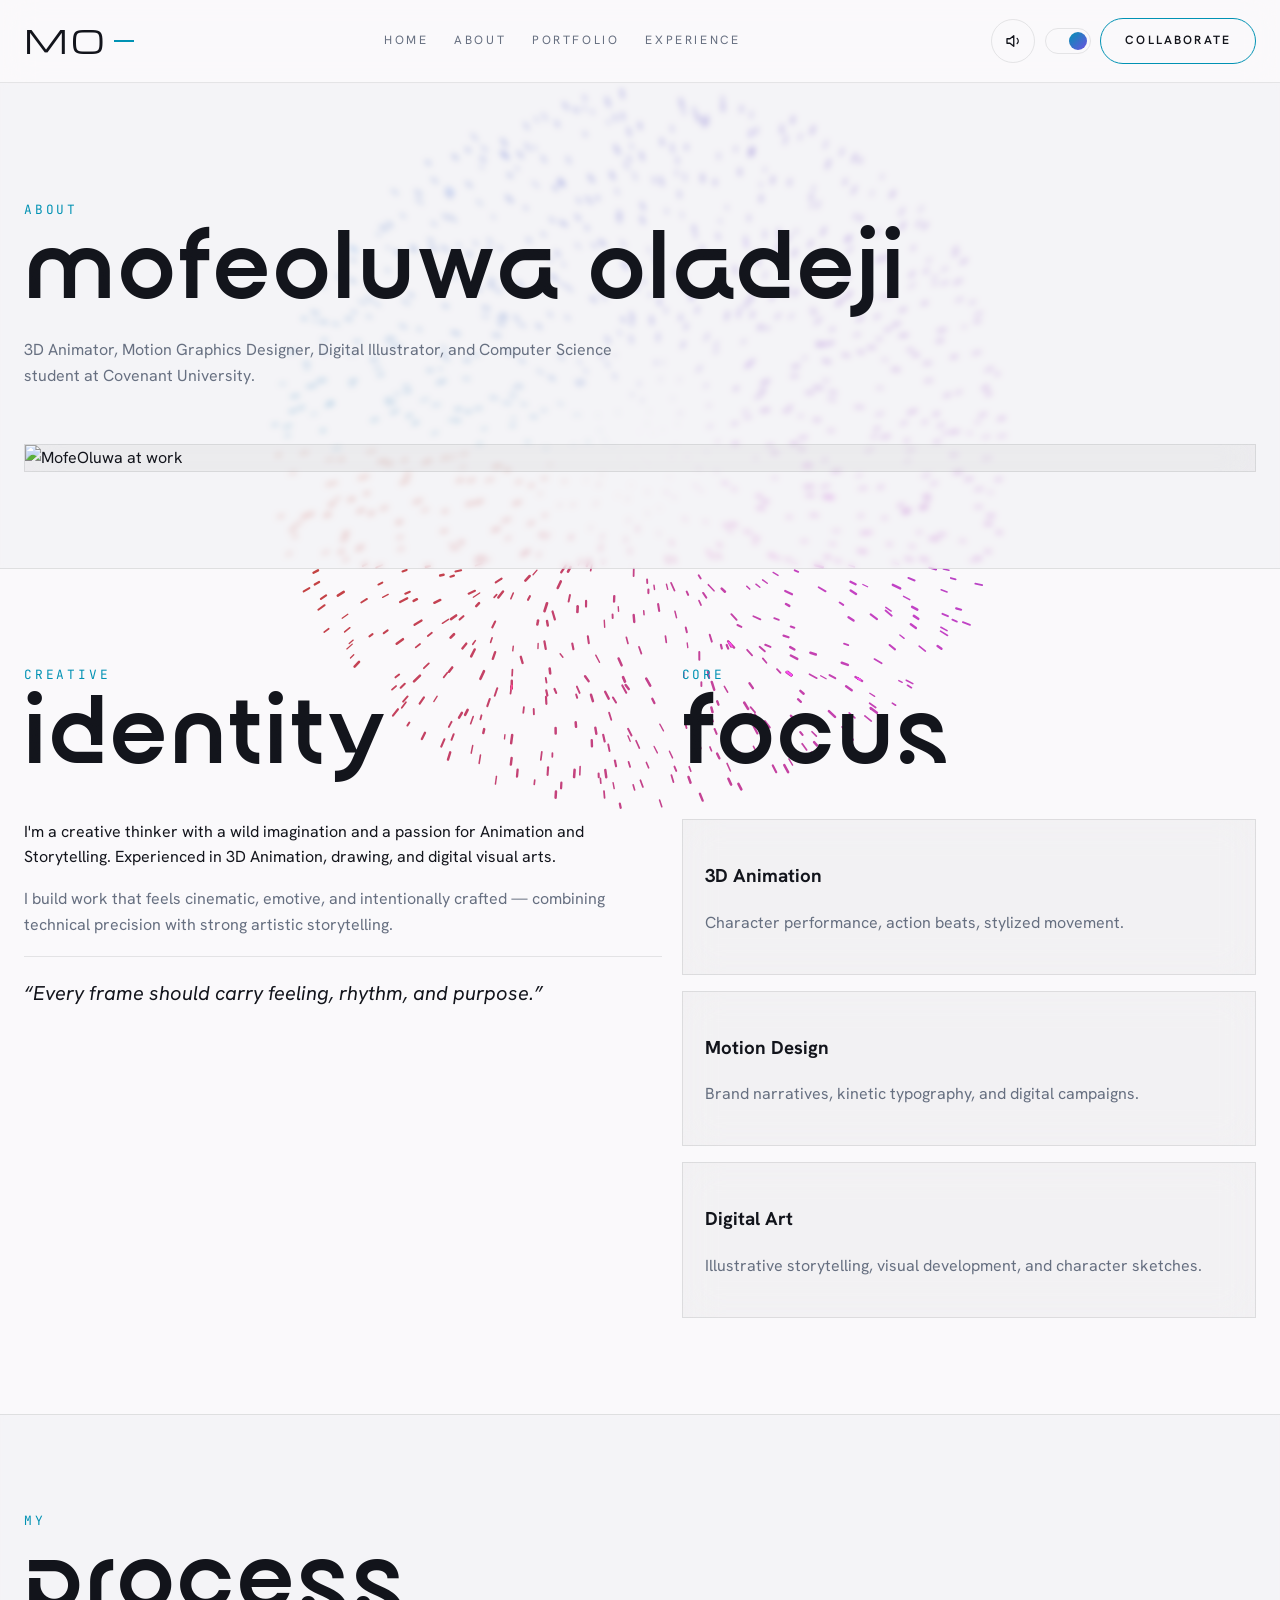
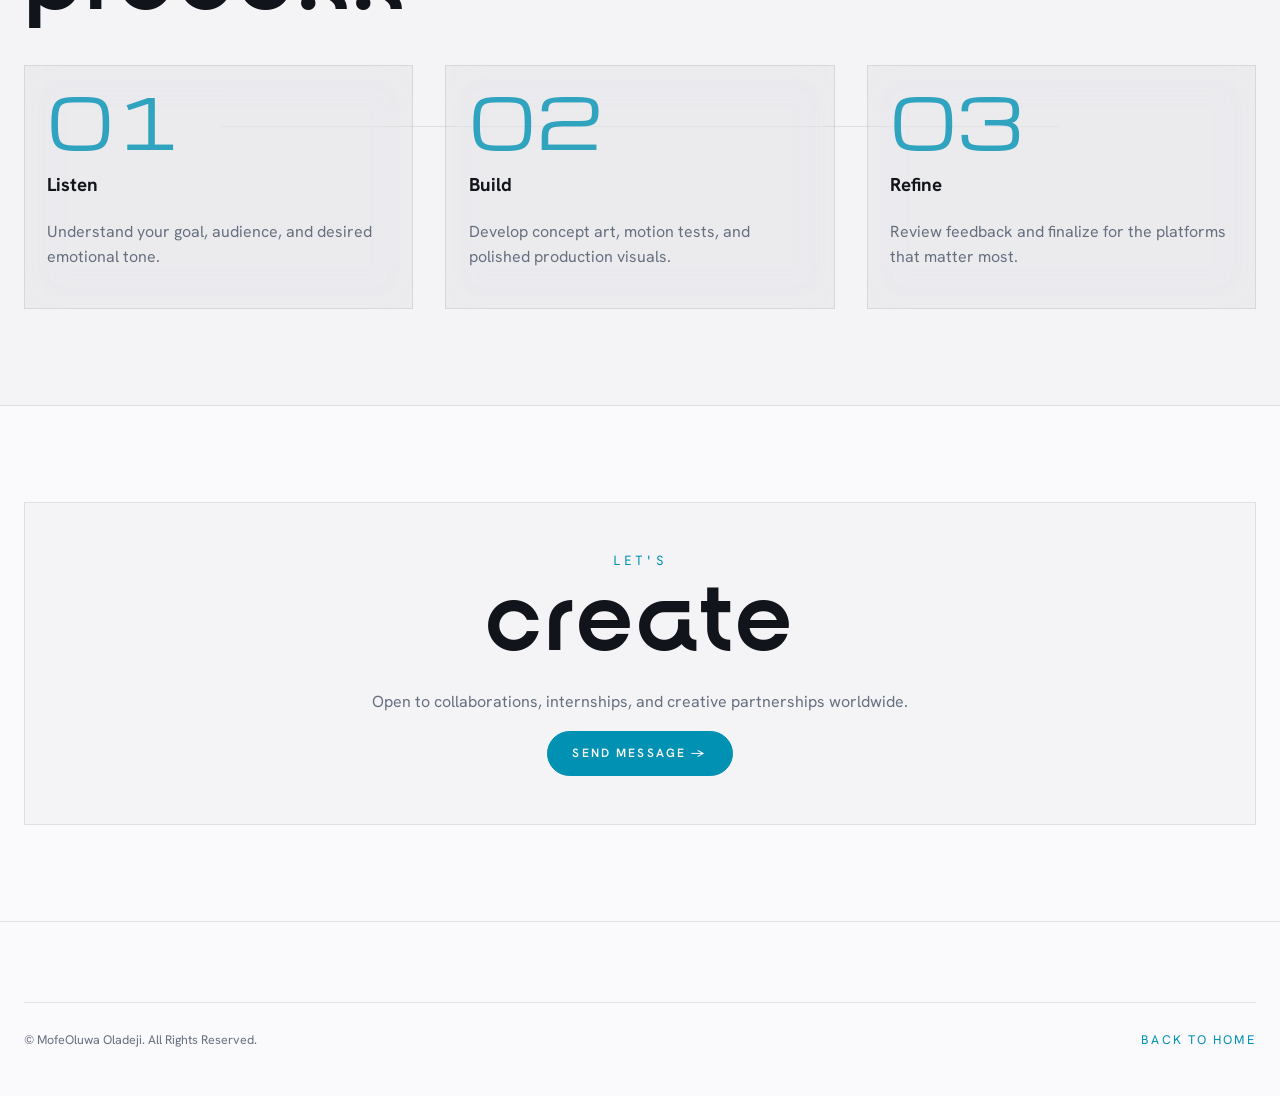
==== about.html @ 74469bec "Persist theme instead of alternating; remove about badge; Follow Us -> Follow Me Theme: reverted fro" ====
<!DOCTYPE html>
<html lang="en">
<head>
  <meta charset="UTF-8" />
  <meta name="viewport" content="width=device-width, initial-scale=1.0" />
  <meta name="description" content="About MofeOluwa Oladeji — creative profile and process." />
  <title>About | MofeOluwa Oladeji</title>
  <link rel="icon" type="image/svg+xml" href="favicon.svg" />
  <link rel="icon" type="image/x-icon" href="favicon.ico" />
  <link rel="icon" type="image/png" sizes="192x192" href="favicon-192.png" />
  <link rel="apple-touch-icon" sizes="180x180" href="favicon-180.png" />
  <link rel="preconnect" href="https://fonts.googleapis.com" />
  <link rel="preconnect" href="https://fonts.gstatic.com" crossorigin />
  <link href="https://fonts.googleapis.com/css2?family=Michroma&family=Hanken+Grotesk:wght@400;500;600;700;800&family=JetBrains+Mono:wght@400;500;700&display=swap" rel="stylesheet" />
  <!-- Surgena is the site's major-header display font (section titles etc.),
       self-hosted from /fonts and declared via @font-face in styles.css. -->
  <link rel="preload" href="./fonts/Surgena.ttf" as="font" type="font/ttf" crossorigin />
  <link rel="stylesheet" href="./styles.css" />
  <!-- Google Analytics (GA4) -->
  <script async src="https://www.googletagmanager.com/gtag/js?id=G-2D0HS9BVYL"></script>
  <script>
    window.dataLayer = window.dataLayer || [];
    function gtag(){dataLayer.push(arguments);}
    gtag('js', new Date());
    gtag('config', 'G-2D0HS9BVYL');

    // Delegated interaction tracking: catches clicks on every link/button,
    // including elements created dynamically after this script runs.
    document.addEventListener('click', function (event) {
      var target = event.target.closest('a, button, [role="button"]');
      if (!target) return;

      var href = target.tagName === 'A' ? (target.getAttribute('href') || '') : '';
      var text = (target.textContent || target.getAttribute('aria-label') || '')
        .trim().replace(/\s+/g, ' ').slice(0, 100);

      gtag('event', 'element_click', {
        element_tag: target.tagName.toLowerCase(),
        element_text: text,
        element_id: target.id || '',
        link_url: href,
        page_path: window.location.pathname
      });

      if (target.classList.contains('filter-btn')) {
        gtag('event', 'filter_select', { filter_value: target.dataset.filter || 'all' });
      }

      if (target.classList.contains('project-card-link')) {
        var qs = new URLSearchParams(href.split('?')[1] || '');
        gtag('event', 'project_open', {
          project_id: qs.get('id') || '',
          project_category: qs.get('category') || ''
        });
      }

      if (/instagram\.com|linkedin\.com|youtube\.com/.test(href)) {
        var platform = href.indexOf('instagram') > -1 ? 'instagram'
          : href.indexOf('linkedin') > -1 ? 'linkedin' : 'youtube';
        gtag('event', 'social_click', { platform: platform, link_url: href });
      }

      if (target.id === 'mobile-menu-toggle') {
        gtag('event', 'mobile_menu_toggle', {});
      }
    }, true);
  </script>
</head>
<body>
  <div class="custom-cursor" aria-hidden="true"></div>
  <div class="custom-cursor-dot" aria-hidden="true"></div>
  <div class="page-loader" id="pageLoader" aria-hidden="true"></div>
  <script>
    try {
      var storedTheme = localStorage.getItem('mo-theme');
      if (storedTheme) document.documentElement.setAttribute('data-theme', storedTheme);
    } catch (e) {}
    try {
      if (sessionStorage.getItem('mo-nav') === '1') {
        document.getElementById('pageLoader').classList.add('is-active', 'is-instant');
        sessionStorage.removeItem('mo-nav');
      }
    } catch (e) {}
  </script>

  <header class="site-header">
    <div class="container nav-wrap">
      <a href="index.html#home" class="logo">MO</a>
      <nav class="nav-links">
        <a class="nav-link" href="index.html#home">Home</a>
        <a class="nav-link" href="index.html#about">About</a>
        <a class="nav-link" href="index.html#portfolio">Portfolio</a>
        <a class="nav-link" href="experience.html?id=tedx-gwarimpa">Experience</a>
      </nav>
      <div class="header-tools">
        <button id="sound-toggle" class="sound-toggle" aria-pressed="true" aria-label="Toggle interface sound">
          <svg class="icon-on" viewBox="0 0 24 24" fill="none" stroke="currentColor" stroke-width="1.8" stroke-linecap="round" stroke-linejoin="round"><path d="M4 9v6h4l5 4V5L8 9H4z"/><path d="M17.5 8.5a5 5 0 0 1 0 7"/></svg>
          <svg class="icon-off" viewBox="0 0 24 24" fill="none" stroke="currentColor" stroke-width="1.8" stroke-linecap="round" stroke-linejoin="round"><path d="M4 9v6h4l5 4V5L8 9H4z"/><path d="M18 9l5 6M23 9l-5 6"/></svg>
        </button>
        <button id="theme-switch" class="theme-switch" role="switch" aria-checked="false" aria-label="Toggle light and dark mode">
          <span class="theme-switch-thumb"></span>
        </button>
        <a class="nav-cta" href="index.html#contact">Collaborate</a>
        <button id="mobile-menu-toggle" class="menu-toggle" aria-label="Toggle menu" aria-expanded="false">☰</button>
      </div>
    </div>
  </header>

  <div id="mobile-menu" class="mobile-menu">
    <a href="index.html#home">Home</a>
    <a href="index.html#about">About</a>
    <a href="index.html#portfolio">Portfolio</a>
    <a href="experience.html?id=tedx-gwarimpa">Experience</a>
    <a href="index.html#contact">Contact</a>
  </div>

  <main>
    <section class="section detail-hero">
      <div class="container reveal" data-animate>
        <span class="section-label">About</span>
        <h1 class="section-title">MofeOluwa Oladeji</h1>
        <p class="section-kicker">3D Animator, Motion Graphics Designer, Digital Illustrator, and Computer Science student at Covenant University.</p>
      </div>
      <div class="container detail-visual reveal" data-animate>
        <img src="img/at-work.jpg" alt="MofeOluwa at work" style="width:100%;height:100%;object-fit:cover;" />
      </div>
    </section>

    <section class="section">
      <div class="container detail-layout">
        <article class="reveal" data-animate>
          <div class="section-heading">
            <span class="section-label">Creative</span>
            <h2 class="section-title">Identity</h2>
          </div>
          <p>I'm a creative thinker with a wild imagination and a passion for Animation and Storytelling. Experienced in 3D Animation, drawing, and digital visual arts.</p>
          <p class="muted">I build work that feels cinematic, emotive, and intentionally crafted — combining technical precision with strong artistic storytelling.</p>
          <p class="about-quote">“Every frame should carry feeling, rhythm, and purpose.”</p>
        </article>
        <aside class="reveal" data-animate>
          <div class="section-heading">
            <span class="section-label">Core</span>
            <h2 class="section-title">Focus</h2>
          </div>
          <div class="cards-grid" style="grid-template-columns:1fr;">
            <article class="skill-card"><h3>3D Animation</h3><p class="muted">Character performance, action beats, stylized movement.</p></article>
            <article class="skill-card"><h3>Motion Design</h3><p class="muted">Brand narratives, kinetic typography, and digital campaigns.</p></article>
            <article class="skill-card"><h3>Digital Art</h3><p class="muted">Illustrative storytelling, visual development, and character sketches.</p></article>
          </div>
        </aside>
      </div>
    </section>

    <section class="section section-alt">
      <div class="container">
        <div class="section-heading reveal" data-animate>
          <span class="section-label">My</span>
          <h2 class="section-title">Process</h2>
        </div>
        <div class="process-grid">
          <article class="process-item reveal" data-animate><div class="process-no">01</div><h3>Listen</h3><p class="muted">Understand your goal, audience, and desired emotional tone.</p></article>
          <article class="process-item reveal" data-animate data-delay="80"><div class="process-no">02</div><h3>Build</h3><p class="muted">Develop concept art, motion tests, and polished production visuals.</p></article>
          <article class="process-item reveal" data-animate data-delay="160"><div class="process-no">03</div><h3>Refine</h3><p class="muted">Review feedback and finalize for the platforms that matter most.</p></article>
        </div>
      </div>
    </section>

    <section class="section" id="contact">
      <div class="container cta-block reveal" data-animate>
        <span class="section-label">Let's</span>
        <h2 class="section-title">Create</h2>
        <p class="section-kicker" style="margin-inline:auto;">Open to collaborations, internships, and creative partnerships worldwide.</p>
        <a class="btn btn-primary" href="mailto:mofejeriiseoluwa@gmail.com">Send Message →</a>
      </div>
    </section>
  </main>

  <footer class="footer">
    <div class="container footer-bottom">
      <p>© <span id="year"></span> MofeOluwa Oladeji. All Rights Reserved.</p>
      <p><a href="index.html" class="inline-link">Back to Home</a></p>
    </div>
  </footer>

  <script src="./chrome.js"></script>
  <script src="./script.js"></script>
</body>
</html>
---- styles.css ----
:root {
  /* Light is the site's default appearance regardless of OS preference -
     dark is opt-in only, applied below via [data-theme='dark']. */
  color-scheme: light;
  --bg: #faf9fb;
  --bg-alt: rgba(241, 240, 244, 0.62);
  --surface: rgba(10, 12, 20, 0.03);
  --border: rgba(10, 12, 20, 0.09);
  --text-primary: #12141b;
  --text-muted: #666f80;
  --accent: #0091b3;
  --accent-glow: rgba(0, 145, 179, 0.14);
  --signal: #6c4fe0;
  --danger: #d1435c;
  --header-bg: rgba(250, 249, 251, 0.82);
  --overlay-bg: rgba(250, 249, 251, 0.97);
  --white: #12141b;
  --nav-height: 82px;
  --nav-height-mobile: 72px;
}

:root[data-theme='dark'] {
  color-scheme: dark;
  --bg: #070707;
  --bg-alt: rgba(16, 16, 16, 0.62);
  --surface: rgba(255, 255, 255, 0.035);
  --border: rgba(255, 255, 255, 0.09);
  --text-primary: #f2f2f3;
  --text-muted: #8c8f95;
  --accent: #4fd8ff;
  --accent-glow: rgba(79, 216, 255, 0.18);
  --signal: #8b6bff;
  --danger: #ff8f8f;
  --header-bg: rgba(5, 5, 5, 0.82);
  --overlay-bg: rgba(5, 5, 5, 0.97);
  --white: #ffffff;
}

:root[data-theme='light'] {
  color-scheme: light;
  --bg: #faf9fb;
  --bg-alt: rgba(241, 240, 244, 0.62);
  --surface: rgba(10, 12, 20, 0.03);
  --border: rgba(10, 12, 20, 0.09);
  --text-primary: #12141b;
  --text-muted: #666f80;
  --accent: #0091b3;
  --accent-glow: rgba(0, 145, 179, 0.14);
  --signal: #6c4fe0;
  --danger: #d1435c;
  --header-bg: rgba(250, 249, 251, 0.82);
  --overlay-bg: rgba(250, 249, 251, 0.97);
  --white: #12141b;
}

body {
  transition: background 0.5s ease, color 0.5s ease;
}

* {
  box-sizing: border-box;
}

html {
  scroll-behavior: smooth;
}

body {
  margin: 0;
  font-family: 'Hanken Grotesk', sans-serif;
  background: var(--bg);
  color: var(--text-primary);
  line-height: 1.6;
  overflow-x: hidden;
}

img,
video {
  max-width: 100%;
  display: block;
}

a {
  color: inherit;
  text-decoration: none;
}

.container {
  width: min(1280px, calc(100% - 3rem));
  margin-inline: auto;
}

.section {
  padding: 6rem 0;
  position: relative;
}

.section-alt {
  background: var(--bg-alt);
  backdrop-filter: blur(3px);
  -webkit-backdrop-filter: blur(3px);
  border-top: 1px solid var(--border);
  border-bottom: 1px solid var(--border);
}

.section-heading {
  margin-bottom: 2rem;
}

.section-label {
  display: block;
  font-family: 'JetBrains Mono', monospace;
  font-size: 0.8rem;
  color: var(--accent);
  letter-spacing: 0.22em;
  text-transform: uppercase;
}

.section-title {
  margin: 0.25rem 0 0;
  font-family: 'Surgena', sans-serif;
  font-size: clamp(2.8rem, 8vw, 6.4rem);
  letter-spacing: 0.03em;
  line-height: 0.95;
  text-transform: lowercase;
}

.section-kicker {
  max-width: 640px;
  color: var(--text-muted);
  margin-top: 1rem;
}

.reveal {
  opacity: 0;
  transform: translateY(30px);
  transition: opacity 0.8s ease, transform 0.8s ease;
}

.reveal.is-visible {
  opacity: 1;
  transform: translateY(0);
}

.site-header {
  position: sticky;
  top: 0;
  z-index: 30;
  background: var(--header-bg);
  backdrop-filter: blur(16px) saturate(140%);
  -webkit-backdrop-filter: blur(16px) saturate(140%);
  border-bottom: 1px solid var(--border);
  transition: background 0.5s ease, border-color 0.5s ease;
}

.nav-wrap {
  min-height: var(--nav-height);
  display: flex;
  align-items: center;
  justify-content: space-between;
  gap: 1rem;
}

.logo {
  font-family: 'Michroma', sans-serif;
  font-size: 2rem;
  letter-spacing: 0.08em;
  position: relative;
  display: inline-flex;
  align-items: center;
}

.logo::after {
  content: '';
  width: 1.25rem;
  height: 0.16rem;
  background: var(--accent);
  margin-left: 0.4rem;
}

.nav-links {
  display: flex;
  gap: clamp(1rem, 2vw, 2rem);
}

.nav-link {
  position: relative;
  font-size: 0.75rem;
  letter-spacing: 0.22em;
  text-transform: uppercase;
  color: var(--text-muted);
  transition: color 0.3s ease;
}

.nav-link::after {
  content: '';
  position: absolute;
  left: 0;
  bottom: -0.45rem;
  width: 100%;
  height: 1px;
  background: var(--accent);
  transform: scaleX(0);
  transform-origin: left;
  transition: transform 0.3s ease;
}

.nav-link:hover,
.nav-link.active {
  color: var(--accent);
}

.nav-link:hover::after,
.nav-link.active::after {
  transform: scaleX(1);
}

.nav-cta,
.btn {
  display: inline-flex;
  align-items: center;
  justify-content: center;
  gap: 0.5rem;
  border-radius: 999px;
  border: 1px solid var(--accent);
  padding: 0.75rem 1.5rem;
  font-size: 0.75rem;
  letter-spacing: 0.18em;
  text-transform: uppercase;
  font-weight: 600;
  transition: all 0.3s ease;
}

.nav-cta:hover,
.btn-primary {
  background: var(--accent);
  color: var(--bg);
}

.btn-primary:hover {
  box-shadow: 0 0 0 1px var(--accent), 0 12px 28px var(--accent-glow);
}

.btn-outline {
  border-color: var(--border);
  color: var(--white);
}

.btn-outline:hover {
  border-color: var(--accent);
  color: var(--accent);
}

.menu-toggle {
  display: none;
  width: 44px;
  height: 44px;
  border-radius: 999px;
  border: 1px solid var(--border);
  color: var(--white);
  background: transparent;
}

.mobile-menu {
  position: fixed;
  inset: 0;
  z-index: 40;
  background: var(--overlay-bg);
  backdrop-filter: blur(20px);
  -webkit-backdrop-filter: blur(20px);
  display: flex;
  flex-direction: column;
  align-items: center;
  justify-content: center;
  gap: 1.5rem;
  transform: translateY(-100%);
  transition: transform 0.45s ease, background 0.5s ease;
}

.mobile-menu.open {
  transform: translateY(0);
}

.mobile-menu a {
  font-family: 'Michroma', sans-serif;
  font-size: 2rem;
  letter-spacing: 0.08em;
  text-transform: uppercase;
}

.hero {
  min-height: calc(100vh - var(--nav-height));
  position: relative;
  display: flex;
  align-items: center;
  overflow: hidden;
}

.hero-bg {
  position: absolute;
  inset: 0;
  background: none;
}

/* Plain left-aligned block again - .container (already on this element)
   handles the outer 1280px page-width centering the same way every other
   section uses, and the text column itself just sits at that box's left
   edge rather than trying to center a variable-width box on its own. */
.hero-inner {
  position: relative;
  z-index: 2;
  padding: 4rem 0;
}

.hero-line {
  font-family: 'Surgena', sans-serif;
  font-size: clamp(3rem, 9vw, 8rem);
  line-height: 0.92;
  text-transform: capitalize;
  margin: 0;
}

.hero-line span {
  display: block;
}

/* Eleven licensed display fonts for the hero "Art" style-morph, self-
   hosted from /fonts (not Google-served) - each is a single static weight,
   loaded once and reused across all three case variants of the same face. */
@font-face { font-family: 'Utopia'; src: url('./fonts/Utopia.ttf') format('truetype'); font-display: swap; }
@font-face { font-family: 'Achilo'; src: url('./fonts/Achilo.otf') format('opentype'); font-display: swap; }
@font-face { font-family: 'Caelvin'; src: url('./fonts/Caelvin.ttf') format('truetype'); font-display: swap; }
@font-face { font-family: 'RoseAngel'; src: url('./fonts/RoseAngel.otf') format('opentype'); font-display: swap; }
@font-face { font-family: 'Urema'; src: url('./fonts/Urema.ttf') format('truetype'); font-display: swap; }
@font-face { font-family: 'Mantela'; src: url('./fonts/Mantela.ttf') format('truetype'); font-display: swap; }
@font-face { font-family: 'Magode'; src: url('./fonts/Magode.ttf') format('truetype'); font-display: swap; }
@font-face { font-family: 'Awaline'; src: url('./fonts/Awaline.ttf') format('truetype'); font-display: swap; }
@font-face { font-family: 'Megha'; src: url('./fonts/Megha.otf') format('opentype'); font-display: swap; }
@font-face { font-family: 'Surgena'; src: url('./fonts/Surgena.ttf') format('truetype'); font-display: swap; }
@font-face { font-family: 'BlackSansa'; src: url('./fonts/BlackSansa.otf') format('opentype'); font-display: swap; }

/* "Art" in the markup stays literally "Art" - each of the 39 morph steps
   below supplies its own text-transform (uppercase/capitalize/lowercase)
   to get ART/Art/art, so this no longer forces a fixed casing itself.
   Sized to its own content horizontally (not a fixed width) so the
   bounce-dot sitting right after it stays as close as the text allows.
   Height is fixed, though: the fonts have wildly different internal
   line-height metrics, and as an inline-block this element's own box
   height feeds directly into the surrounding line box - left alone, that
   made the whole line (and everything below it: the dash rule, the
   paragraph, the button) nudge up and down as the font cycled. inline-
   flex with align-items:flex-end pins the text to the bottom of that
   fixed box rather than letting each font's own line-height center it
   differently, which is what was knocking "Art" out of alignment with
   "Into" and the bounce-dot after the height got locked - bottom-aligned
   sits close to the shared text baseline for essentially any Latin font.
   Color is the ordinary body-text color, same as every other word in the
   headline - only the typeface and casing change. */
.hero-line .brush-word {
  position: relative;
  display: inline-flex;
  align-items: flex-end;
  height: 1em;
  overflow: hidden;
  color: var(--text-primary);
  animation: art-style-morph 33s infinite;
}

/* The full stop after "Art", but alive: a small ball that bounces in place
   forever, sized and grounded to the text baseline like a real period would
   be. Squash-and-stretch plus eased (slow-out leaving the ground, slow-in
   arriving at the peak) timing per keyframe segment are what read as an
   actual bounce rather than a mechanical up-down slide - em-sized amplitude
   keeps its peak well under the cap-height of the surrounding letters.
   Color is neutral (matches body text) like every other punctuation mark
   on the page - only "Art" itself carries the style-morph. */
.hero-line .bounce-dot {
  display: inline-block;
  width: 0.12em;
  height: 0.12em;
  margin-left: 0.06em;
  border-radius: 50%;
  vertical-align: baseline;
  transform-origin: center bottom;
  background-color: var(--text-primary);
  animation: ball-bounce 1s infinite;
}

@keyframes ball-bounce {
  0% {
    transform: translateY(0) scaleX(1.32) scaleY(0.64);
    animation-timing-function: cubic-bezier(0.16, 1, 0.3, 1);
  }
  8% {
    transform: translateY(-0.08em) scaleX(0.88) scaleY(1.16);
    animation-timing-function: cubic-bezier(0.16, 1, 0.3, 1);
  }
  50% {
    transform: translateY(-0.58em) scaleX(1.04) scaleY(0.96);
    animation-timing-function: cubic-bezier(0.55, 0, 1, 0.45);
  }
  92% {
    transform: translateY(-0.08em) scaleX(0.88) scaleY(1.16);
    animation-timing-function: cubic-bezier(0.34, 1.56, 0.64, 1);
  }
  100% {
    transform: translateY(0) scaleX(1.32) scaleY(0.64);
  }
}

/* Eleven licensed display faces, each shown as ART / Art / art in turn -
   33 total steps, one per bounce, cycling over a 33s loop matched exactly
   to the ball's 1s period so a new face (or new casing of the current
   face) is live the instant each landing happens. Font-family and
   text-transform can't be interpolated, so the "ease into it" comes from
   opacity: it dips right at the swap and eases back up after, reusing the
   ball's own two curves (ease-out for the recovery, matching its launch
   off the ground; ease-in for the approach into the next dip, matching
   its fall) so the morph reads as timed by the same physical rhythm as
   the bounce itself, not a separate effect bolted on. */
@keyframes art-style-morph {
  0%  { opacity: 0.15; font-family: 'BlackSansa', sans-serif; text-transform: uppercase; animation-timing-function: cubic-bezier(0.16, 1, 0.3, 1); }
  0.606%  { opacity: 1; font-family: 'BlackSansa', sans-serif; text-transform: uppercase; }
  2.424%  { opacity: 1; font-family: 'BlackSansa', sans-serif; text-transform: uppercase; animation-timing-function: cubic-bezier(0.55, 0, 1, 0.45); }
  3.03%  { opacity: 0.15; font-family: 'Megha', sans-serif; text-transform: uppercase; animation-timing-function: cubic-bezier(0.16, 1, 0.3, 1); }
  3.636%  { opacity: 1; font-family: 'Megha', sans-serif; text-transform: uppercase; }
  5.455%  { opacity: 1; font-family: 'Megha', sans-serif; text-transform: uppercase; animation-timing-function: cubic-bezier(0.55, 0, 1, 0.45); }
  6.061%  { opacity: 0.15; font-family: 'Caelvin', sans-serif; text-transform: uppercase; animation-timing-function: cubic-bezier(0.16, 1, 0.3, 1); }
  6.667%  { opacity: 1; font-family: 'Caelvin', sans-serif; text-transform: uppercase; }
  8.485%  { opacity: 1; font-family: 'Caelvin', sans-serif; text-transform: uppercase; animation-timing-function: cubic-bezier(0.55, 0, 1, 0.45); }
  9.091%  { opacity: 0.15; font-family: 'Utopia', sans-serif; text-transform: uppercase; animation-timing-function: cubic-bezier(0.16, 1, 0.3, 1); }
  9.697%  { opacity: 1; font-family: 'Utopia', sans-serif; text-transform: uppercase; }
  11.515%  { opacity: 1; font-family: 'Utopia', sans-serif; text-transform: uppercase; animation-timing-function: cubic-bezier(0.55, 0, 1, 0.45); }
  12.121%  { opacity: 0.15; font-family: 'Magode', sans-serif; text-transform: lowercase; animation-timing-function: cubic-bezier(0.16, 1, 0.3, 1); }
  12.727%  { opacity: 1; font-family: 'Magode', sans-serif; text-transform: lowercase; }
  14.545%  { opacity: 1; font-family: 'Magode', sans-serif; text-transform: lowercase; animation-timing-function: cubic-bezier(0.55, 0, 1, 0.45); }
  15.152%  { opacity: 0.15; font-family: 'BlackSansa', sans-serif; text-transform: lowercase; animation-timing-function: cubic-bezier(0.16, 1, 0.3, 1); }
  15.758%  { opacity: 1; font-family: 'BlackSansa', sans-serif; text-transform: lowercase; }
  17.576%  { opacity: 1; font-family: 'BlackSansa', sans-serif; text-transform: lowercase; animation-timing-function: cubic-bezier(0.55, 0, 1, 0.45); }
  18.182%  { opacity: 0.15; font-family: 'Megha', sans-serif; text-transform: lowercase; animation-timing-function: cubic-bezier(0.16, 1, 0.3, 1); }
  18.788%  { opacity: 1; font-family: 'Megha', sans-serif; text-transform: lowercase; }
  20.606%  { opacity: 1; font-family: 'Megha', sans-serif; text-transform: lowercase; animation-timing-function: cubic-bezier(0.55, 0, 1, 0.45); }
  21.212%  { opacity: 0.15; font-family: 'Magode', sans-serif; text-transform: capitalize; animation-timing-function: cubic-bezier(0.16, 1, 0.3, 1); }
  21.818%  { opacity: 1; font-family: 'Magode', sans-serif; text-transform: capitalize; }
  23.636%  { opacity: 1; font-family: 'Magode', sans-serif; text-transform: capitalize; animation-timing-function: cubic-bezier(0.55, 0, 1, 0.45); }
  24.242%  { opacity: 0.15; font-family: 'BlackSansa', sans-serif; text-transform: capitalize; animation-timing-function: cubic-bezier(0.16, 1, 0.3, 1); }
  24.848%  { opacity: 1; font-family: 'BlackSansa', sans-serif; text-transform: capitalize; }
  26.667%  { opacity: 1; font-family: 'BlackSansa', sans-serif; text-transform: capitalize; animation-timing-function: cubic-bezier(0.55, 0, 1, 0.45); }
  27.273%  { opacity: 0.15; font-family: 'Urema', sans-serif; text-transform: capitalize; animation-timing-function: cubic-bezier(0.16, 1, 0.3, 1); }
  27.879%  { opacity: 1; font-family: 'Urema', sans-serif; text-transform: capitalize; }
  29.697%  { opacity: 1; font-family: 'Urema', sans-serif; text-transform: capitalize; animation-timing-function: cubic-bezier(0.55, 0, 1, 0.45); }
  30.303%  { opacity: 0.15; font-family: 'Achilo', sans-serif; text-transform: lowercase; animation-timing-function: cubic-bezier(0.16, 1, 0.3, 1); }
  30.909%  { opacity: 1; font-family: 'Achilo', sans-serif; text-transform: lowercase; }
  32.727%  { opacity: 1; font-family: 'Achilo', sans-serif; text-transform: lowercase; animation-timing-function: cubic-bezier(0.55, 0, 1, 0.45); }
  33.333%  { opacity: 0.15; font-family: 'Utopia', sans-serif; text-transform: capitalize; animation-timing-function: cubic-bezier(0.16, 1, 0.3, 1); }
  33.939%  { opacity: 1; font-family: 'Utopia', sans-serif; text-transform: capitalize; }
  35.758%  { opacity: 1; font-family: 'Utopia', sans-serif; text-transform: capitalize; animation-timing-function: cubic-bezier(0.55, 0, 1, 0.45); }
  36.364%  { opacity: 0.15; font-family: 'Achilo', sans-serif; text-transform: capitalize; animation-timing-function: cubic-bezier(0.16, 1, 0.3, 1); }
  36.97%  { opacity: 1; font-family: 'Achilo', sans-serif; text-transform: capitalize; }
  38.788%  { opacity: 1; font-family: 'Achilo', sans-serif; text-transform: capitalize; animation-timing-function: cubic-bezier(0.55, 0, 1, 0.45); }
  39.394%  { opacity: 0.15; font-family: 'Caelvin', sans-serif; text-transform: capitalize; animation-timing-function: cubic-bezier(0.16, 1, 0.3, 1); }
  40%  { opacity: 1; font-family: 'Caelvin', sans-serif; text-transform: capitalize; }
  41.818%  { opacity: 1; font-family: 'Caelvin', sans-serif; text-transform: capitalize; animation-timing-function: cubic-bezier(0.55, 0, 1, 0.45); }
  42.424%  { opacity: 0.15; font-family: 'RoseAngel', sans-serif; text-transform: capitalize; animation-timing-function: cubic-bezier(0.16, 1, 0.3, 1); }
  43.03%  { opacity: 1; font-family: 'RoseAngel', sans-serif; text-transform: capitalize; }
  44.848%  { opacity: 1; font-family: 'RoseAngel', sans-serif; text-transform: capitalize; animation-timing-function: cubic-bezier(0.55, 0, 1, 0.45); }
  45.455%  { opacity: 0.15; font-family: 'Mantela', sans-serif; text-transform: lowercase; animation-timing-function: cubic-bezier(0.16, 1, 0.3, 1); }
  46.061%  { opacity: 1; font-family: 'Mantela', sans-serif; text-transform: lowercase; }
  47.879%  { opacity: 1; font-family: 'Mantela', sans-serif; text-transform: lowercase; animation-timing-function: cubic-bezier(0.55, 0, 1, 0.45); }
  48.485%  { opacity: 0.15; font-family: 'Urema', sans-serif; text-transform: uppercase; animation-timing-function: cubic-bezier(0.16, 1, 0.3, 1); }
  49.091%  { opacity: 1; font-family: 'Urema', sans-serif; text-transform: uppercase; }
  50.909%  { opacity: 1; font-family: 'Urema', sans-serif; text-transform: uppercase; animation-timing-function: cubic-bezier(0.55, 0, 1, 0.45); }
  51.515%  { opacity: 0.15; font-family: 'Awaline', sans-serif; text-transform: uppercase; animation-timing-function: cubic-bezier(0.16, 1, 0.3, 1); }
  52.121%  { opacity: 1; font-family: 'Awaline', sans-serif; text-transform: uppercase; }
  53.939%  { opacity: 1; font-family: 'Awaline', sans-serif; text-transform: uppercase; animation-timing-function: cubic-bezier(0.55, 0, 1, 0.45); }
  54.545%  { opacity: 0.15; font-family: 'Surgena', sans-serif; text-transform: uppercase; animation-timing-function: cubic-bezier(0.16, 1, 0.3, 1); }
  55.152%  { opacity: 1; font-family: 'Surgena', sans-serif; text-transform: uppercase; }
  56.97%  { opacity: 1; font-family: 'Surgena', sans-serif; text-transform: uppercase; animation-timing-function: cubic-bezier(0.55, 0, 1, 0.45); }
  57.576%  { opacity: 0.15; font-family: 'Caelvin', sans-serif; text-transform: lowercase; animation-timing-function: cubic-bezier(0.16, 1, 0.3, 1); }
  58.182%  { opacity: 1; font-family: 'Caelvin', sans-serif; text-transform: lowercase; }
  60%  { opacity: 1; font-family: 'Caelvin', sans-serif; text-transform: lowercase; animation-timing-function: cubic-bezier(0.55, 0, 1, 0.45); }
  60.606%  { opacity: 0.15; font-family: 'Surgena', sans-serif; text-transform: capitalize; animation-timing-function: cubic-bezier(0.16, 1, 0.3, 1); }
  61.212%  { opacity: 1; font-family: 'Surgena', sans-serif; text-transform: capitalize; }
  63.03%  { opacity: 1; font-family: 'Surgena', sans-serif; text-transform: capitalize; animation-timing-function: cubic-bezier(0.55, 0, 1, 0.45); }
  63.636%  { opacity: 0.15; font-family: 'Megha', sans-serif; text-transform: capitalize; animation-timing-function: cubic-bezier(0.16, 1, 0.3, 1); }
  64.242%  { opacity: 1; font-family: 'Megha', sans-serif; text-transform: capitalize; }
  66.061%  { opacity: 1; font-family: 'Megha', sans-serif; text-transform: capitalize; animation-timing-function: cubic-bezier(0.55, 0, 1, 0.45); }
  66.667%  { opacity: 0.15; font-family: 'RoseAngel', sans-serif; text-transform: uppercase; animation-timing-function: cubic-bezier(0.16, 1, 0.3, 1); }
  67.273%  { opacity: 1; font-family: 'RoseAngel', sans-serif; text-transform: uppercase; }
  69.091%  { opacity: 1; font-family: 'RoseAngel', sans-serif; text-transform: uppercase; animation-timing-function: cubic-bezier(0.55, 0, 1, 0.45); }
  69.697%  { opacity: 0.15; font-family: 'Magode', sans-serif; text-transform: uppercase; animation-timing-function: cubic-bezier(0.16, 1, 0.3, 1); }
  70.303%  { opacity: 1; font-family: 'Magode', sans-serif; text-transform: uppercase; }
  72.121%  { opacity: 1; font-family: 'Magode', sans-serif; text-transform: uppercase; animation-timing-function: cubic-bezier(0.55, 0, 1, 0.45); }
  72.727%  { opacity: 0.15; font-family: 'Mantela', sans-serif; text-transform: uppercase; animation-timing-function: cubic-bezier(0.16, 1, 0.3, 1); }
  73.333%  { opacity: 1; font-family: 'Mantela', sans-serif; text-transform: uppercase; }
  75.152%  { opacity: 1; font-family: 'Mantela', sans-serif; text-transform: uppercase; animation-timing-function: cubic-bezier(0.55, 0, 1, 0.45); }
  75.758%  { opacity: 0.15; font-family: 'Awaline', sans-serif; text-transform: capitalize; animation-timing-function: cubic-bezier(0.16, 1, 0.3, 1); }
  76.364%  { opacity: 1; font-family: 'Awaline', sans-serif; text-transform: capitalize; }
  78.182%  { opacity: 1; font-family: 'Awaline', sans-serif; text-transform: capitalize; animation-timing-function: cubic-bezier(0.55, 0, 1, 0.45); }
  78.788%  { opacity: 0.15; font-family: 'Achilo', sans-serif; text-transform: uppercase; animation-timing-function: cubic-bezier(0.16, 1, 0.3, 1); }
  79.394%  { opacity: 1; font-family: 'Achilo', sans-serif; text-transform: uppercase; }
  81.212%  { opacity: 1; font-family: 'Achilo', sans-serif; text-transform: uppercase; animation-timing-function: cubic-bezier(0.55, 0, 1, 0.45); }
  81.818%  { opacity: 0.15; font-family: 'Urema', sans-serif; text-transform: lowercase; animation-timing-function: cubic-bezier(0.16, 1, 0.3, 1); }
  82.424%  { opacity: 1; font-family: 'Urema', sans-serif; text-transform: lowercase; }
  84.242%  { opacity: 1; font-family: 'Urema', sans-serif; text-transform: lowercase; animation-timing-function: cubic-bezier(0.55, 0, 1, 0.45); }
  84.848%  { opacity: 0.15; font-family: 'Utopia', sans-serif; text-transform: lowercase; animation-timing-function: cubic-bezier(0.16, 1, 0.3, 1); }
  85.455%  { opacity: 1; font-family: 'Utopia', sans-serif; text-transform: lowercase; }
  87.273%  { opacity: 1; font-family: 'Utopia', sans-serif; text-transform: lowercase; animation-timing-function: cubic-bezier(0.55, 0, 1, 0.45); }
  87.879%  { opacity: 0.15; font-family: 'Mantela', sans-serif; text-transform: capitalize; animation-timing-function: cubic-bezier(0.16, 1, 0.3, 1); }
  88.485%  { opacity: 1; font-family: 'Mantela', sans-serif; text-transform: capitalize; }
  90.303%  { opacity: 1; font-family: 'Mantela', sans-serif; text-transform: capitalize; animation-timing-function: cubic-bezier(0.55, 0, 1, 0.45); }
  90.909%  { opacity: 0.15; font-family: 'Surgena', sans-serif; text-transform: lowercase; animation-timing-function: cubic-bezier(0.16, 1, 0.3, 1); }
  91.515%  { opacity: 1; font-family: 'Surgena', sans-serif; text-transform: lowercase; }
  93.333%  { opacity: 1; font-family: 'Surgena', sans-serif; text-transform: lowercase; animation-timing-function: cubic-bezier(0.55, 0, 1, 0.45); }
  93.939%  { opacity: 0.15; font-family: 'RoseAngel', sans-serif; text-transform: lowercase; animation-timing-function: cubic-bezier(0.16, 1, 0.3, 1); }
  94.545%  { opacity: 1; font-family: 'RoseAngel', sans-serif; text-transform: lowercase; }
  96.364%  { opacity: 1; font-family: 'RoseAngel', sans-serif; text-transform: lowercase; animation-timing-function: cubic-bezier(0.55, 0, 1, 0.45); }
  96.97%  { opacity: 0.15; font-family: 'Awaline', sans-serif; text-transform: lowercase; animation-timing-function: cubic-bezier(0.16, 1, 0.3, 1); }
  97.576%  { opacity: 1; font-family: 'Awaline', sans-serif; text-transform: lowercase; }
  99.394%  { opacity: 1; font-family: 'Awaline', sans-serif; text-transform: lowercase; animation-timing-function: cubic-bezier(0.55, 0, 1, 0.45); }
  100% { opacity: 0.15; font-family: 'BlackSansa', sans-serif; text-transform: uppercase; }
}


@media (prefers-reduced-motion: reduce) {
  .hero-line .brush-word {
    animation: none;
    opacity: 1;
    font-family: 'Utopia', sans-serif;
  }
  .hero-line .bounce-dot {
    animation: none;
    transform: none;
  }
}

.hero-line .brush-icon {
  display: none;
}

.hero-copy {
  color: var(--text-muted);
  max-width: 540px;
  margin: 1.2rem 0 2rem;
}

.hero-actions {
  display: flex;
  flex-wrap: wrap;
  gap: 1rem;
}

.hero-side {
  position: absolute;
  left: 1.4rem;
  top: 50%;
  transform: translateY(-50%);
  z-index: 3;
  display: flex;
  flex-direction: column;
  align-items: center;
  gap: 0.9rem;
}

.hero-side span {
  writing-mode: vertical-rl;
  transform: rotate(180deg);
  font-size: 0.62rem;
  letter-spacing: 0.26em;
  color: var(--text-muted);
  text-transform: uppercase;
}

.hero-side a {
  width: 2.2rem;
  height: 2.2rem;
  border-radius: 999px;
  border: 1px solid var(--border);
  display: grid;
  place-items: center;
  color: var(--text-muted);
}

.hero-side a:hover {
  color: var(--accent);
  border-color: var(--accent);
}

.scroll-indicator {
  position: absolute;
  left: 50%;
  bottom: 1.5rem;
  transform: translateX(-50%);
  display: grid;
  gap: 0.45rem;
  place-items: center;
  font-size: 0.62rem;
  letter-spacing: 0.22em;
  color: var(--text-muted);
  text-transform: uppercase;
}

.scroll-indicator i {
  width: 0.45rem;
  height: 0.45rem;
  border-radius: 999px;
  background: var(--accent);
  animation: bounce-dot 1.4s infinite;
}

.about-grid,
.process-grid {
  display: grid;
  gap: 2rem;
  align-items: start;
}

.about-grid {
  grid-template-columns: 1fr 1fr;
  border-top: 1px solid var(--border);
  padding-top: 2rem;
}

.about-quote {
  border-top: 1px solid var(--border);
  margin-top: 1.2rem;
  padding-top: 1.2rem;
  font-family: 'Hanken Grotesk', serif;
  font-style: italic;
  font-size: 1.25rem;
}

.cards-grid {
  display: grid;
  gap: 1rem;
  grid-template-columns: repeat(auto-fit, minmax(240px, 1fr));
}

.skill-card,
.update-card,
.faq-item,
.testimonial-card {
  background: var(--surface);
  backdrop-filter: blur(18px);
  -webkit-backdrop-filter: blur(18px);
  border: 1px solid var(--border);
}

.skill-card {
  padding: 1.4rem;
  transition: transform 0.3s ease, border-color 0.3s ease, box-shadow 0.3s ease;
}

.skill-card:hover {
  transform: translateY(-6px);
  border-color: var(--accent);
}

.skill-icon {
  font-size: 1.8rem;
  color: var(--accent);
}

.read-link,
.inline-link {
  display: inline-flex;
  align-items: center;
  gap: 0.35rem;
  color: var(--accent);
  font-size: 0.78rem;
  letter-spacing: 0.18em;
  text-transform: uppercase;
}

.filters {
  display: flex;
  gap: 0.6rem;
  flex-wrap: wrap;
  margin-bottom: 1.2rem;
}

.filter-btn {
  border: 1px solid var(--border);
  color: var(--text-muted);
  background: transparent;
  border-radius: 999px;
  padding: 0.55rem 1rem;
  font-size: 0.7rem;
  letter-spacing: 0.16em;
  text-transform: uppercase;
}

.filter-btn.active {
  background: var(--accent);
  color: var(--bg);
  border-color: var(--accent);
}

.portfolio-grid {
  display: block;
}

.category-section {
  margin-bottom: 3.5rem;
}

.category-section.is-hidden {
  display: none;
}

.category-header {
  margin-bottom: 1.5rem;
  padding-bottom: 0.75rem;
  border-bottom: 1px solid var(--border);
}

.category-header .section-label {
  font-size: 1rem;
}

.category-title {
  margin: 0.1rem 0 0;
  font-family: 'Surgena', sans-serif;
  font-size: clamp(2rem, 5vw, 3.5rem);
  letter-spacing: 0.03em;
  text-transform: lowercase;
  line-height: 1;
}

.category-grid {
  display: grid;
  gap: 1rem;
  grid-template-columns: repeat(3, minmax(0, 1fr));
}

.project-card {
  position: relative;
  border: 1px solid var(--border);
  overflow: hidden;
  min-height: 270px;
  background: var(--surface);
  backdrop-filter: blur(18px);
  -webkit-backdrop-filter: blur(18px);
  transition: transform 0.35s ease, opacity 0.35s ease;
}

.project-card img,
.project-card video {
  width: 100%;
  height: 100%;
  object-fit: cover;
  transition: transform 0.45s ease;
}

.project-card:hover img,
.project-card:hover video {
  transform: scale(1.08);
}

.project-overlay {
  position: absolute;
  inset: auto 0 0;
  background: rgba(0, 0, 0, 0.75);
  padding: 1.2rem;
  transform: translateY(100%);
  transition: transform 0.35s ease;
}

.project-card:hover .project-overlay {
  transform: translateY(0);
}

.project-view {
  position: absolute;
  inset: 50% auto auto 50%;
  transform: translate(-50%, -50%) scale(0.85);
  width: 74px;
  height: 74px;
  border-radius: 999px;
  border: 1px solid var(--accent);
  color: var(--accent);
  display: grid;
  place-items: center;
  letter-spacing: 0.12em;
  font-size: 0.62rem;
  text-transform: uppercase;
  opacity: 0;
  transition: all 0.35s ease;
}

.project-card:hover .project-view {
  opacity: 1;
  transform: translate(-50%, -50%) scale(1);
}

.project-card.is-hidden {
  opacity: 0.1;
  pointer-events: none;
}

.project-card-link {
  position: absolute;
  inset: 0;
  z-index: 4;
  cursor: pointer;
}

.stats-band {
  border-top: 1px solid var(--border);
  border-bottom: 1px solid var(--border);
  background: var(--bg-alt);
  backdrop-filter: blur(3px);
  -webkit-backdrop-filter: blur(3px);
}

.stats-grid {
  display: grid;
  grid-template-columns: repeat(4, minmax(0, 1fr));
}

.stat {
  padding: 2.2rem 1rem;
  text-align: center;
  border-right: 1px solid var(--border);
}

.stat:last-child {
  border-right: 0;
}

.stat-value {
  font-family: 'Michroma', sans-serif;
  font-size: clamp(2.8rem, 6vw, 5rem);
  line-height: 0.9;
  color: var(--accent);
}

.stat-label {
  font-size: 0.72rem;
  letter-spacing: 0.2em;
  text-transform: uppercase;
  color: var(--text-muted);
}

.process-grid {
  grid-template-columns: repeat(3, minmax(0, 1fr));
  position: relative;
}

.process-grid::before {
  content: '';
  position: absolute;
  left: 16%;
  right: 16%;
  top: 3.8rem;
  height: 1px;
  background: var(--border);
}

.process-item {
  position: relative;
  background: var(--surface);
  backdrop-filter: blur(18px);
  -webkit-backdrop-filter: blur(18px);
  border: 1px solid var(--border);
  padding: 1.4rem;
}

.process-no {
  font-family: 'Michroma', sans-serif;
  font-size: 4.4rem;
  color: var(--accent);
  line-height: 0.9;
  opacity: 0.8;
}

.cta-block {
  text-align: center;
  padding: 3rem 1rem;
  border: 1px solid var(--border);
  background: var(--bg-alt);
  backdrop-filter: blur(3px);
  -webkit-backdrop-filter: blur(3px);
}

.newsletter {
  margin-top: 1.4rem;
  display: flex;
  justify-content: center;
  gap: 0.6rem;
  flex-wrap: wrap;
  max-width: 560px;
  margin-inline: auto;
}

.newsletter input,
.newsletter textarea {
  width: 100%;
  border: 0;
  border-bottom: 1px solid var(--accent);
  background: transparent;
  color: var(--white);
  padding: 0.75rem 0.25rem;
  font: inherit;
}

.newsletter textarea {
  border: 1px solid var(--accent);
  border-radius: 0.4rem;
  padding: 0.75rem;
  resize: vertical;
}

.newsletter input:focus,
.newsletter textarea:focus {
  outline: none;
}

.newsletter button {
  width: 100%;
}

.contact-honeypot {
  position: absolute;
  width: 1px;
  height: 1px;
  margin: -1px;
  padding: 0;
  border: 0;
  opacity: 0;
  clip: rect(0 0 0 0);
  clip-path: inset(50%);
  overflow: hidden;
  pointer-events: none;
}

.form-feedback {
  width: 100%;
  margin: 0.2rem 0 0;
  font-size: 0.95rem;
}

.form-feedback.is-success {
  color: var(--accent);
}

.form-feedback.is-error {
  color: var(--danger);
}

.testimonial-wrap {
  position: relative;
  overflow: hidden;
}

.testimonial-track {
  display: flex;
  transition: transform 0.4s ease;
}

.testimonial-card {
  min-width: 100%;
  padding: 2rem;
  text-align: center;
  position: relative;
}

.quote-mark {
  font-family: 'Hanken Grotesk', serif;
  font-size: 7rem;
  color: var(--accent);
  opacity: 0.25;
  line-height: 0.5;
}

.client-photo {
  width: 78px;
  height: 78px;
  border-radius: 999px;
  border: 1px solid var(--accent);
  margin: 1rem auto 0.8rem;
  object-fit: cover;
}

.testimonial-nav {
  display: flex;
  align-items: center;
  justify-content: center;
  gap: 0.8rem;
  margin-top: 1rem;
}

.arrow-btn,
.dot {
  width: 38px;
  height: 38px;
  border-radius: 999px;
  border: 1px solid var(--border);
  background: transparent;
  color: var(--white);
}

.dots {
  display: flex;
  gap: 0.4rem;
}

.dot {
  width: 10px;
  height: 10px;
  padding: 0;
}

.dot.active,
.arrow-btn:hover {
  border-color: var(--accent);
  background: var(--accent);
  color: var(--bg);
}

.faq-grid {
  display: grid;
  grid-template-columns: 1fr 1fr;
  gap: 1rem;
}

.faq-item button {
  width: 100%;
  border: 0;
  background: transparent;
  color: var(--white);
  text-align: left;
  display: flex;
  align-items: center;
  justify-content: space-between;
  gap: 1rem;
  padding: 1rem;
  font-weight: 500;
}

.faq-icon {
  transition: transform 0.3s ease;
  font-size: 1.3rem;
  line-height: 1;
}

.faq-content {
  max-height: 0;
  overflow: hidden;
  transition: max-height 0.3s ease, padding 0.3s ease;
  padding: 0 1rem;
  color: var(--text-muted);
}

.faq-item.open {
  border-color: var(--accent);
}

.faq-item.open .faq-content {
  max-height: 180px;
  padding: 0 1rem 1rem;
}

.faq-item.open .faq-icon {
  transform: rotate(45deg);
}

.updates-grid {
  display: grid;
  grid-template-columns: repeat(3, minmax(0, 1fr));
  gap: 1rem;
}

.update-card {
  overflow: hidden;
  transition: transform 0.3s ease;
}

.update-card:hover {
  transform: translateY(-6px);
}

.update-media {
  aspect-ratio: 16/10;
  overflow: hidden;
}

.update-media img {
  width: 100%;
  height: 100%;
  object-fit: cover;
  transition: transform 0.3s ease;
}

.update-card:hover .update-media img {
  transform: scale(1.06);
}

.update-body {
  padding: 1rem;
}

.footer {
  border-top: 1px solid var(--border);
  padding-top: 3rem;
}

.footer-grid {
  display: grid;
  grid-template-columns: 1.2fr 1fr 1fr 1fr;
  gap: 1.5rem;
}

.footer small,
.muted {
  color: var(--text-muted);
}

.socials {
  display: flex;
  gap: 0.6rem;
  flex-wrap: wrap;
}

.social {
  width: 36px;
  height: 36px;
  border-radius: 999px;
  border: 1px solid var(--border);
  display: grid;
  place-items: center;
  color: var(--text-muted);
}

.social:hover {
  background: var(--accent);
  border-color: var(--accent);
  color: var(--bg);
}

.footer-bottom {
  margin-top: 2rem;
  border-top: 1px solid var(--border);
  padding: 1rem 0 2rem;
  display: flex;
  justify-content: space-between;
  gap: 1rem;
  flex-wrap: wrap;
  font-size: 0.78rem;
  color: var(--text-muted);
}

.has-custom-cursor,
.has-custom-cursor * {
  cursor: none !important;
}

.custom-cursor,
.custom-cursor-dot {
  position: fixed;
  left: 0;
  top: 0;
  border-radius: 999px;
  transform: translate(-50%, -50%);
  pointer-events: none;
  z-index: 200;
  opacity: 0;
  mix-blend-mode: difference;
  background: #fff;
}

.custom-cursor {
  width: 38px;
  height: 38px;
  background: transparent;
  border: 1.3px solid #fff;
  transition: opacity 0.25s ease, width 0.4s cubic-bezier(0.16, 1, 0.3, 1), height 0.4s cubic-bezier(0.16, 1, 0.3, 1), border-width 0.4s ease;
}

.custom-cursor-dot {
  width: 7px;
  height: 7px;
  transition: opacity 0.25s ease, width 0.3s cubic-bezier(0.16, 1, 0.3, 1), height 0.3s cubic-bezier(0.16, 1, 0.3, 1);
}

.cursor-visible .custom-cursor,
.cursor-visible .custom-cursor-dot {
  opacity: 1;
}

.cursor-hover .custom-cursor-dot {
  width: 0;
  height: 0;
  opacity: 0;
}

.cursor-hover .custom-cursor {
  width: 64px;
  height: 64px;
  background: rgba(255, 255, 255, 0.12);
  border-width: 0;
}

/* ---------- grain overlay ---------- */
.grain {
  position: fixed;
  inset: 0;
  z-index: 85;
  pointer-events: none;
  opacity: 0.045;
  mix-blend-mode: overlay;
  background-image: url("data:image/svg+xml;utf8,<svg xmlns='http://www.w3.org/2000/svg' width='180' height='180'><filter id='n'><feTurbulence type='fractalNoise' baseFrequency='0.85' numOctaves='2' stitchTiles='stitch'/></filter><rect width='100%25' height='100%25' filter='url(%23n)'/></svg>");
  background-size: 180px 180px;
}

/* ---------- ambient gas trail ---------- */
/* Light is the site's hard default regardless of OS preference (see
   isLight() in chrome.js), so the base rule here matches light styling -
   an OS-preference media query would otherwise fight the JS default on a
   first visit where no data-theme attribute has been set yet. */
#gas-canvas {
  position: fixed;
  inset: 0;
  z-index: -1;
  pointer-events: none;
  mix-blend-mode: multiply;
  opacity: 0.8;
}

:root[data-theme='dark'] #gas-canvas {
  mix-blend-mode: screen;
  opacity: 1;
}

/* ---------- theme + sound toggles ---------- */
.theme-switch {
  width: 46px;
  height: 26px;
  border-radius: 999px;
  border: 1px solid var(--border);
  background: transparent;
  position: relative;
  padding: 3px;
  flex: none;
  transition: border-color 0.5s ease, transform 0.3s cubic-bezier(0.16, 1, 0.3, 1);
}

.theme-switch-thumb {
  width: 18px;
  height: 18px;
  border-radius: 50%;
  background: linear-gradient(135deg, var(--accent), var(--signal));
  display: block;
  transition: transform 0.35s cubic-bezier(0.34, 1.56, 0.64, 1);
}

.theme-switch.is-light .theme-switch-thumb {
  transform: translateX(20px);
}

.sound-toggle {
  width: 44px;
  height: 44px;
  border-radius: 999px;
  border: 1px solid var(--border);
  background: transparent;
  color: var(--white);
  display: grid;
  place-items: center;
  transition: border-color 0.3s ease, transform 0.3s cubic-bezier(0.16, 1, 0.3, 1);
}

.sound-toggle:hover {
  border-color: var(--accent);
}

.sound-toggle svg {
  width: 18px;
  height: 18px;
}

.sound-toggle .icon-off {
  display: none;
}

.sound-toggle.is-muted .icon-on {
  display: none;
}

.sound-toggle.is-muted .icon-off {
  display: block;
}

.header-tools {
  display: flex;
  align-items: center;
  gap: 0.6rem;
}

.dash-rule {
  width: 130px;
  height: 0;
  border-top: 1.5px dashed color-mix(in srgb, var(--accent) 55%, transparent);
  margin: 1.6rem 0;
}

.lightbox {
  position: fixed;
  inset: 0;
  opacity: 0;
  pointer-events: none;
  z-index: 80;
  background: rgba(0, 0, 0, 0.9);
  display: grid;
  place-items: center;
  transition: opacity 0.3s ease;
}

.lightbox.open {
  opacity: 1;
  pointer-events: auto;
}

.lightbox-frame {
  width: min(900px, calc(100% - 2rem));
  aspect-ratio: 16/9;
}

.lightbox-frame iframe {
  width: 100%;
  height: 100%;
  border: 0;
}

.lightbox-close {
  position: absolute;
  right: 1rem;
  top: 1rem;
  width: 42px;
  height: 42px;
  border-radius: 999px;
  border: 1px solid var(--border);
  background: transparent;
  color: var(--white);
}

.page-loader {
  position: fixed;
  inset: 0;
  z-index: 150;
  background: var(--bg);
  opacity: 0;
  pointer-events: none;
  transition: opacity 0.45s ease, background 0.5s ease;
}

.page-loader.is-active {
  opacity: 1;
  pointer-events: auto;
}

.page-loader.is-instant {
  transition: background 0.5s ease;
}

.detail-hero,
.detail-layout {
  display: grid;
  gap: 1.2rem;
}

.detail-hero {
  min-height: 54vh;
  align-items: end;
  background: var(--bg-alt);
  backdrop-filter: blur(3px);
  -webkit-backdrop-filter: blur(3px);
  border-bottom: 1px solid var(--border);
}

.detail-visual {
  border: 1px solid var(--border);
  background: var(--surface);
  backdrop-filter: blur(18px);
  -webkit-backdrop-filter: blur(18px);
}

.detail-media {
  display: block;
  width: 100%;
  max-width: 100%;
}

.detail-media-iframe {
  border: 0;
  min-height: clamp(320px, 58vh, 760px);
}

.detail-media-video {
  background: var(--bg);
  max-height: min(80vh, 860px);
}

.detail-media-image {
  height: auto;
}

.detail-meta {
  display: flex;
  gap: 0.5rem;
  flex-wrap: wrap;
}

.tag-pill {
  border: 1px solid var(--accent);
  color: var(--accent);
  padding: 0.45rem 0.7rem;
  border-radius: 999px;
  font-size: 0.68rem;
  letter-spacing: 0.14em;
  text-transform: uppercase;
}

.detail-layout {
  grid-template-columns: 1fr 0.9fr;
}

.masonry {
  display: grid;
  gap: 0.8rem;
}

.nav-pager {
  display: grid;
  grid-template-columns: 1fr 1fr;
  gap: 0.8rem;
  margin-top: 2rem;
}

.pager-link {
  border: 1px solid var(--border);
  padding: 1rem;
  display: grid;
  gap: 0.4rem;
  transition: border-color 0.3s ease;
}

.pager-link:hover {
  border-color: var(--accent);
}

@keyframes kenburns {
  from { transform: scale(1); }
  to { transform: scale(1.06); }
}

@keyframes bounce-dot {
  0%, 100% { transform: translateY(0); }
  50% { transform: translateY(-10px); }
}


@media (max-width: 1024px) {
  .detail-layout {
    grid-template-columns: 1fr;
  }

  .footer-grid {
    grid-template-columns: repeat(2, minmax(0, 1fr));
  }

  .portfolio-grid,
  .category-grid,
  .updates-grid {
    grid-template-columns: repeat(2, minmax(0, 1fr));
  }

  .hero-side {
    left: 0.8rem;
  }

  .detail-media-iframe {
    min-height: clamp(280px, 50vh, 560px);
  }
}

@media (max-width: 900px) {
  .stats-grid {
    grid-template-columns: repeat(2, minmax(0, 1fr));
  }

  .stat {
    border-right: 0;
    border-bottom: 1px solid var(--border);
  }

  .stat:nth-child(odd) {
    border-right: 1px solid var(--border);
  }

  .stat:nth-last-child(-n + 2) {
    border-bottom: 0;
  }

  .process-grid {
    grid-template-columns: repeat(2, minmax(0, 1fr));
  }

  .process-grid::before {
    display: none;
  }

}

@media (max-width: 768px) {
  .custom-cursor,
  .custom-cursor-dot {
    display: none;
  }

  .section {
    padding: 4rem 0;
  }

  .menu-toggle {
    display: grid;
    place-items: center;
  }

  .nav-links,
  .nav-cta {
    display: none;
  }

  .hero {
    min-height: calc(100vh - var(--nav-height-mobile));
  }

  .about-grid,
  .process-grid,
  .faq-grid,
  .stats-grid,
  .portfolio-grid,
  .category-grid,
  .updates-grid,
  .nav-pager {
    grid-template-columns: 1fr;
  }

  .process-grid::before,
  .hero-side {
    display: none;
  }

  .stat {
    border-right: 0;
    border-bottom: 1px solid var(--border);
  }

  .stat:last-child {
    border-bottom: 0;
  }

  .detail-media-iframe {
    min-height: clamp(220px, 42vh, 420px);
  }
}

@media (max-width: 600px) {
  .section {
    padding: 3.5rem 0;
  }

  .hero-inner {
    padding: 3rem 0;
  }

  .hero-line {
    font-size: clamp(2.6rem, 11vw, 4.6rem);
  }

  .section-title {
    font-size: clamp(2.3rem, 9vw, 3.6rem);
  }

  .hero-actions {
    flex-direction: column;
    align-items: stretch;
  }

  .hero-actions .btn {
    width: 100%;
    justify-content: center;
  }

  .nav-wrap {
    min-height: var(--nav-height-mobile);
  }

  .mobile-menu a {
    font-size: 1.6rem;
  }

  .project-card {
    min-height: 220px;
  }

  .footer-grid {
    grid-template-columns: 1fr;
  }
}

@supports (height: 100svh) {
  .hero {
    min-height: calc(100svh - var(--nav-height));
  }

  @media (max-width: 768px) {
    .hero {
      min-height: calc(100svh - var(--nav-height-mobile));
    }
  }
}

@media (pointer: fine) and (prefers-reduced-motion: no-preference) {
  body {
    cursor: none;
  }
}

@media (hover: none) {
  .project-overlay {
    transform: translateY(0);
  }

  .project-view {
    opacity: 1;
    transform: translate(-50%, -50%) scale(1);
  }
}

@media (max-width: 480px) {
  .container {
    width: min(1200px, calc(100% - 3.5rem));
  }
}

/* ================= Portfolio shelf (PS4-style focused browsing) ================= */
.filters {
  display: flex;
  gap: 2rem;
  flex-wrap: wrap;
  margin-bottom: 0;
}

.filter-btn {
  border: none;
  background: transparent;
  color: var(--text-muted);
  border-radius: 0;
  padding: 0 0 0.6rem;
  font-size: 0.85rem;
  font-weight: 600;
  letter-spacing: 0.02em;
  text-transform: none;
  position: relative;
  transition: color 0.3s ease;
}

.filter-btn::after {
  content: '';
  position: absolute;
  left: 0;
  bottom: 0;
  width: 100%;
  border-bottom: 1.5px dashed var(--accent);
  opacity: 0;
  transform: translateY(3px);
  transition: opacity 0.3s ease, transform 0.3s ease;
}

.filter-btn:hover {
  color: var(--text-primary);
}

.filter-btn.active {
  background: transparent;
  color: var(--text-primary);
  border-color: transparent;
}

.filter-btn.active::after {
  opacity: 1;
  transform: translateY(0);
}

.shelf-wrap {
  position: relative;
  margin-top: 2rem;
}

.shelf {
  display: flex;
  align-items: center;
  gap: 1.5rem;
  padding: 0.5rem 0.25rem 1.5rem;
  overflow-x: auto;
  scroll-behavior: smooth;
  perspective: 1200px;
}

.shelf::-webkit-scrollbar {
  height: 6px;
}

.shelf::-webkit-scrollbar-thumb {
  background: var(--border);
  border-radius: 6px;
}

.tile {
  scroll-snap-align: start;
  flex: none;
  width: 220px;
  height: 220px;
  border-radius: 20px;
  background: var(--surface);
  backdrop-filter: blur(18px);
  -webkit-backdrop-filter: blur(18px);
  border: 1px solid var(--border);
  position: relative;
  display: block;
  overflow: hidden;
  color: var(--text-primary);
  text-align: left;
  transform: scale(0.82);
  opacity: 1;
  will-change: transform, opacity;
  transition: transform 0.65s cubic-bezier(0.16, 1, 0.3, 1), opacity 0.55s cubic-bezier(0.16, 1, 0.3, 1), box-shadow 0.55s ease, border-color 0.55s ease, background-color 0.5s ease;
}

.tile.is-active {
  transform: scale(1.14);
  opacity: 1;
  border-color: color-mix(in srgb, var(--accent) 55%, transparent);
  z-index: 2;
}

.tile-media {
  position: absolute;
  inset: 0;
}

.tile-media img,
.tile-media video {
  width: 100%;
  height: 100%;
  object-fit: cover;
  display: block;
  transition: transform 0.6s ease;
}

.tile.is-active .tile-media img,
.tile.is-active .tile-media video {
  transform: scale(1.06);
}

.tile-scrim {
  position: absolute;
  inset: 0;
}

.tile-body {
  position: absolute;
  inset: 0;
  display: flex;
  align-items: flex-end;
  padding: 1.2rem;
  color: #f5f6fa;
}

.tile-num {
  position: absolute;
  top: 14px;
  left: 16px;
  font-family: 'JetBrains Mono', monospace;
  font-size: 0.65rem;
  color: rgba(245, 246, 250, 0.75);
  letter-spacing: 0.08em;
  transition: opacity 0.55s ease;
}

.tile-glyph {
  position: absolute;
  top: 16px;
  right: 16px;
  width: 20px;
  height: 20px;
  color: rgba(245, 246, 250, 0.75);
  opacity: 0.75;
  filter: drop-shadow(0 1px 3px rgba(0, 0, 0, 0.5));
  transition: color 0.55s cubic-bezier(0.16, 1, 0.3, 1), opacity 0.55s ease;
}

.tile.is-active .tile-glyph {
  color: var(--accent);
  opacity: 1;
}

.tile-name {
  font-size: 0.95rem;
  font-weight: 700;
  line-height: 1.3;
  position: relative;
  z-index: 1;
  text-shadow: 0 1px 4px rgba(0, 0, 0, 0.5);
}

.tile-badge {
  position: absolute;
  top: 12px;
  right: 44px;
  font-family: 'JetBrains Mono', monospace;
  font-size: 0.6rem;
  letter-spacing: 0.08em;
  padding: 0.2rem 0.5rem;
  border-radius: 999px;
  background: var(--accent);
  color: var(--bg);
  font-weight: 700;
}

.indicator {
  width: 6px;
  height: 6px;
  border-radius: 50%;
  background: var(--accent);
  margin: 0.4rem auto 0;
  position: relative;
  transition: transform 0.65s cubic-bezier(0.16, 1, 0.3, 1);
  box-shadow: 0 0 10px var(--accent-glow);
}

.indicator::after {
  content: '';
  position: absolute;
  top: 8px;
  left: 50%;
  height: 30px;
  border-left: 1.5px dashed color-mix(in srgb, var(--accent) 40%, transparent);
  transform: translateX(-50%);
}

.info-panel {
  padding-top: 2.2rem;
  min-height: 150px;
}

.info-inner {
  max-width: 640px;
  opacity: 1;
  transform: translateY(0);
  transition: opacity 0.4s cubic-bezier(0.16, 1, 0.3, 1), transform 0.4s cubic-bezier(0.16, 1, 0.3, 1);
}

.info-fade {
  opacity: 0;
  transform: translateY(10px);
}

.info-meta {
  font-family: 'JetBrains Mono', monospace;
  font-size: 0.75rem;
  letter-spacing: 0.08em;
  text-transform: uppercase;
  color: var(--accent);
  margin-bottom: 0.6rem;
}

.info-title {
  font-family: 'Surgena', sans-serif;
  font-size: clamp(1.3rem, 2.4vw, 1.9rem);
  text-transform: lowercase;
  letter-spacing: 0;
}

.info-desc {
  margin-top: 0.7rem;
  font-size: 1rem;
  line-height: 1.65;
  color: var(--text-muted);
  max-width: 58ch;
}

.info-tools {
  display: flex;
  gap: 0.6rem;
  margin-top: 1.1rem;
  flex-wrap: wrap;
}

.info-tag {
  font-size: 0.75rem;
  padding: 0.35rem 0.85rem;
  border-radius: 999px;
  border: 1px solid var(--border);
  color: var(--text-muted);
}

@media (max-width: 640px) {
  .tile {
    width: 170px;
    height: 170px;
  }
  .tile.is-active {
    transform: scale(1.08);
  }
}
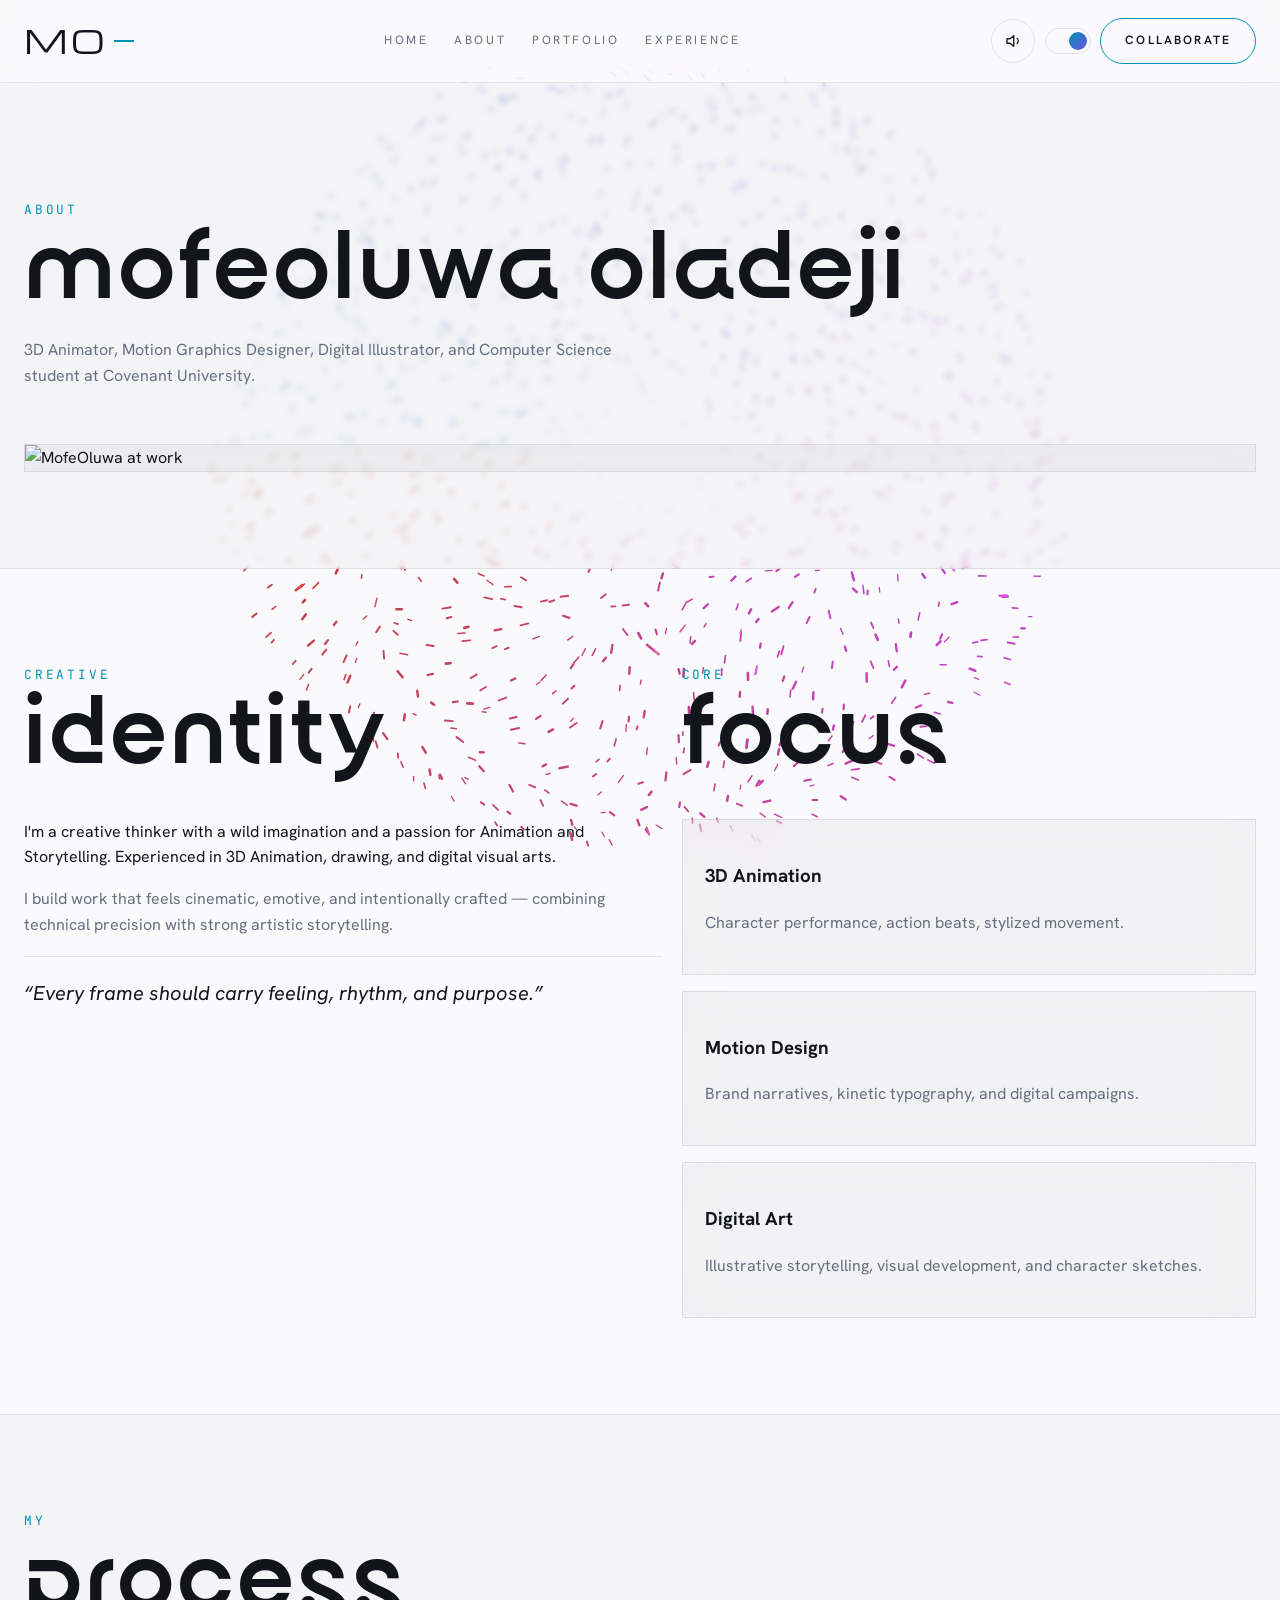
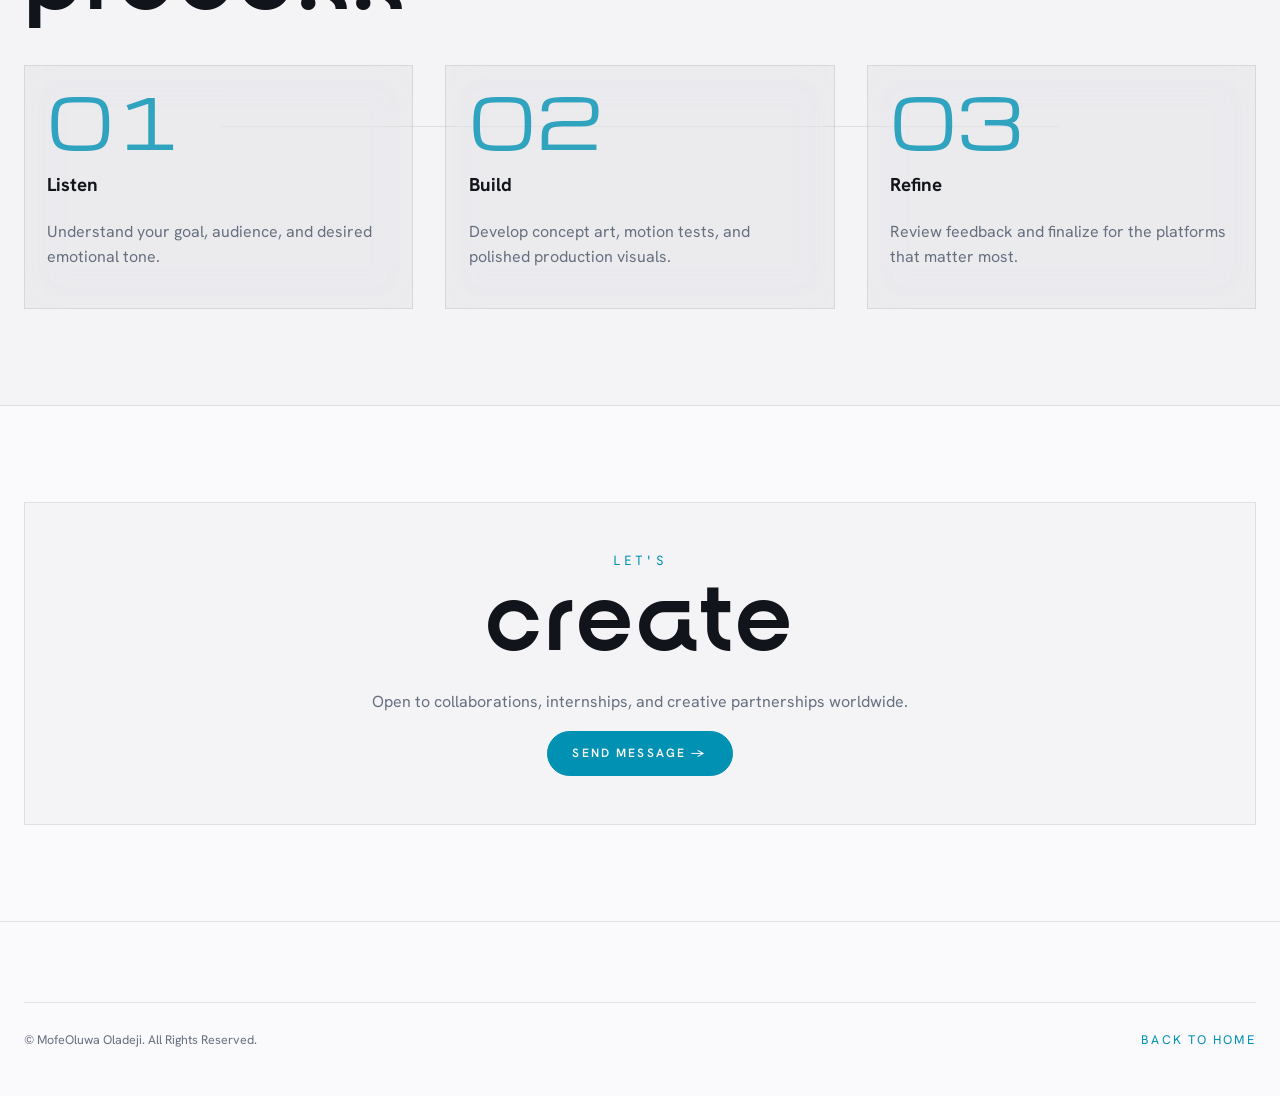
==== commit 1c45a808: "Make the page-transition load state use the alternate theme When a link to another page is clicked, " ====
--- a/about.html
+++ b/about.html
@@ -72,8 +72,10 @@
   <div class="page-loader" id="pageLoader" aria-hidden="true"></div>
   <script>
     try {
-      var storedTheme = localStorage.getItem('mo-theme');
-      if (storedTheme) document.documentElement.setAttribute('data-theme', storedTheme);
+      var storedTheme = localStorage.getItem('mo-theme') || 'light';
+      var arrivingViaNav = sessionStorage.getItem('mo-nav') === '1';
+      var loadTheme = arrivingViaNav ? (storedTheme === 'light' ? 'dark' : 'light') : storedTheme;
+      document.documentElement.setAttribute('data-theme', loadTheme);
     } catch (e) {}
     try {
       if (sessionStorage.getItem('mo-nav') === '1') {
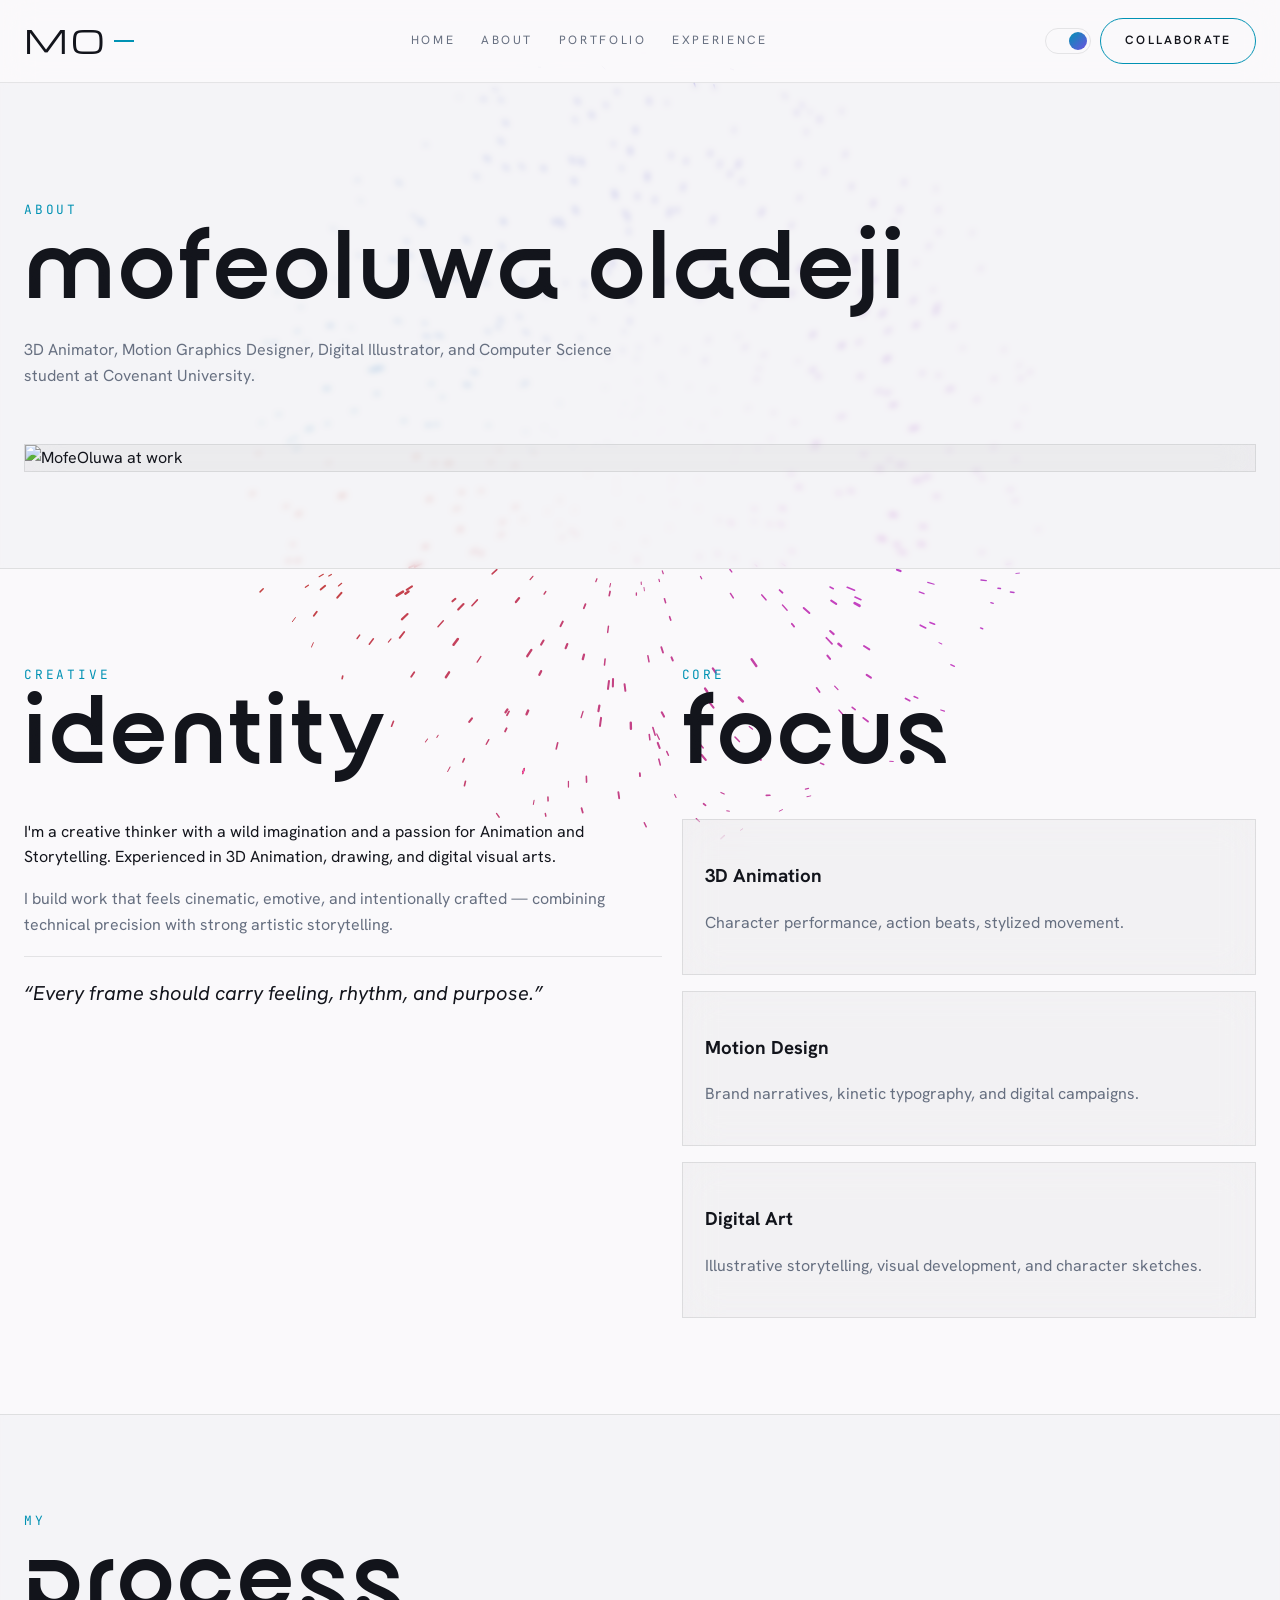
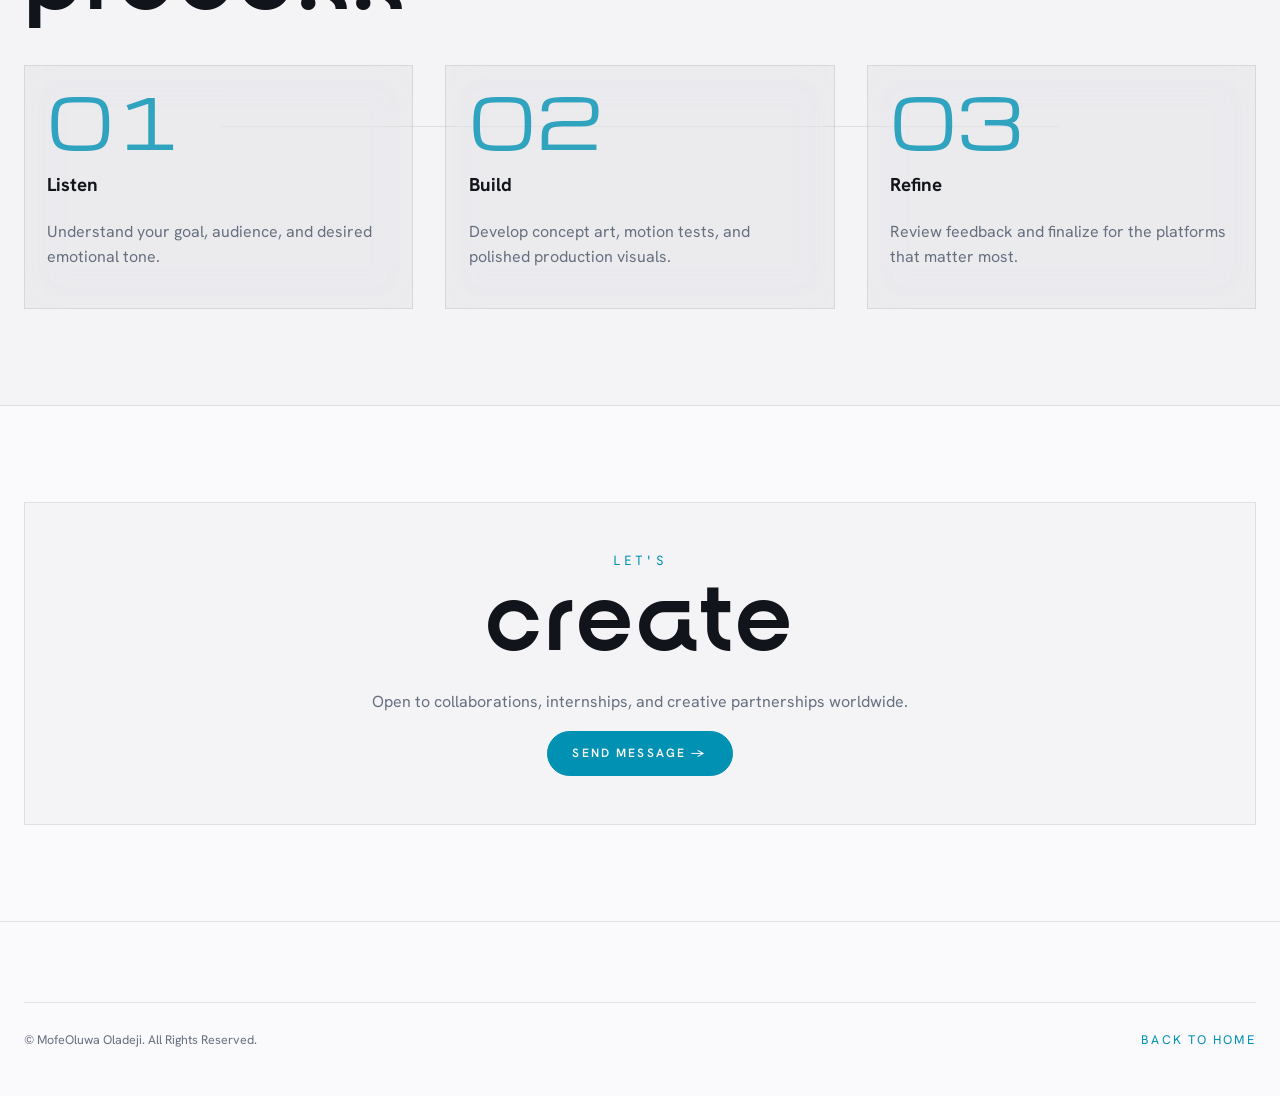
==== commit 595d9328: "Remove the sound feature entirely Drops the Web Audio synth (chimes, reverb, ambient tune), the soun" ====
--- a/about.html
+++ b/about.html
@@ -95,10 +95,6 @@
         <a class="nav-link" href="experience.html?id=tedx-gwarimpa">Experience</a>
       </nav>
       <div class="header-tools">
-        <button id="sound-toggle" class="sound-toggle" aria-pressed="true" aria-label="Toggle interface sound">
-          <svg class="icon-on" viewBox="0 0 24 24" fill="none" stroke="currentColor" stroke-width="1.8" stroke-linecap="round" stroke-linejoin="round"><path d="M4 9v6h4l5 4V5L8 9H4z"/><path d="M17.5 8.5a5 5 0 0 1 0 7"/></svg>
-          <svg class="icon-off" viewBox="0 0 24 24" fill="none" stroke="currentColor" stroke-width="1.8" stroke-linecap="round" stroke-linejoin="round"><path d="M4 9v6h4l5 4V5L8 9H4z"/><path d="M18 9l5 6M23 9l-5 6"/></svg>
-        </button>
         <button id="theme-switch" class="theme-switch" role="switch" aria-checked="false" aria-label="Toggle light and dark mode">
           <span class="theme-switch-thumb"></span>
         </button>
--- a/styles.css
+++ b/styles.css
@@ -647,7 +647,10 @@
 }
 
 .skill-card {
+  display: block;
   padding: 1.4rem;
+  color: inherit;
+  text-decoration: none;
   transition: transform 0.3s ease, border-color 0.3s ease, box-shadow 0.3s ease;
 }
 
@@ -1256,39 +1259,6 @@
 
 .theme-switch.is-light .theme-switch-thumb {
   transform: translateX(20px);
-}
-
-.sound-toggle {
-  width: 44px;
-  height: 44px;
-  border-radius: 999px;
-  border: 1px solid var(--border);
-  background: transparent;
-  color: var(--white);
-  display: grid;
-  place-items: center;
-  transition: border-color 0.3s ease, transform 0.3s cubic-bezier(0.16, 1, 0.3, 1);
-}
-
-.sound-toggle:hover {
-  border-color: var(--accent);
-}
-
-.sound-toggle svg {
-  width: 18px;
-  height: 18px;
-}
-
-.sound-toggle .icon-off {
-  display: none;
-}
-
-.sound-toggle.is-muted .icon-on {
-  display: none;
-}
-
-.sound-toggle.is-muted .icon-off {
-  display: block;
 }
 
 .header-tools {
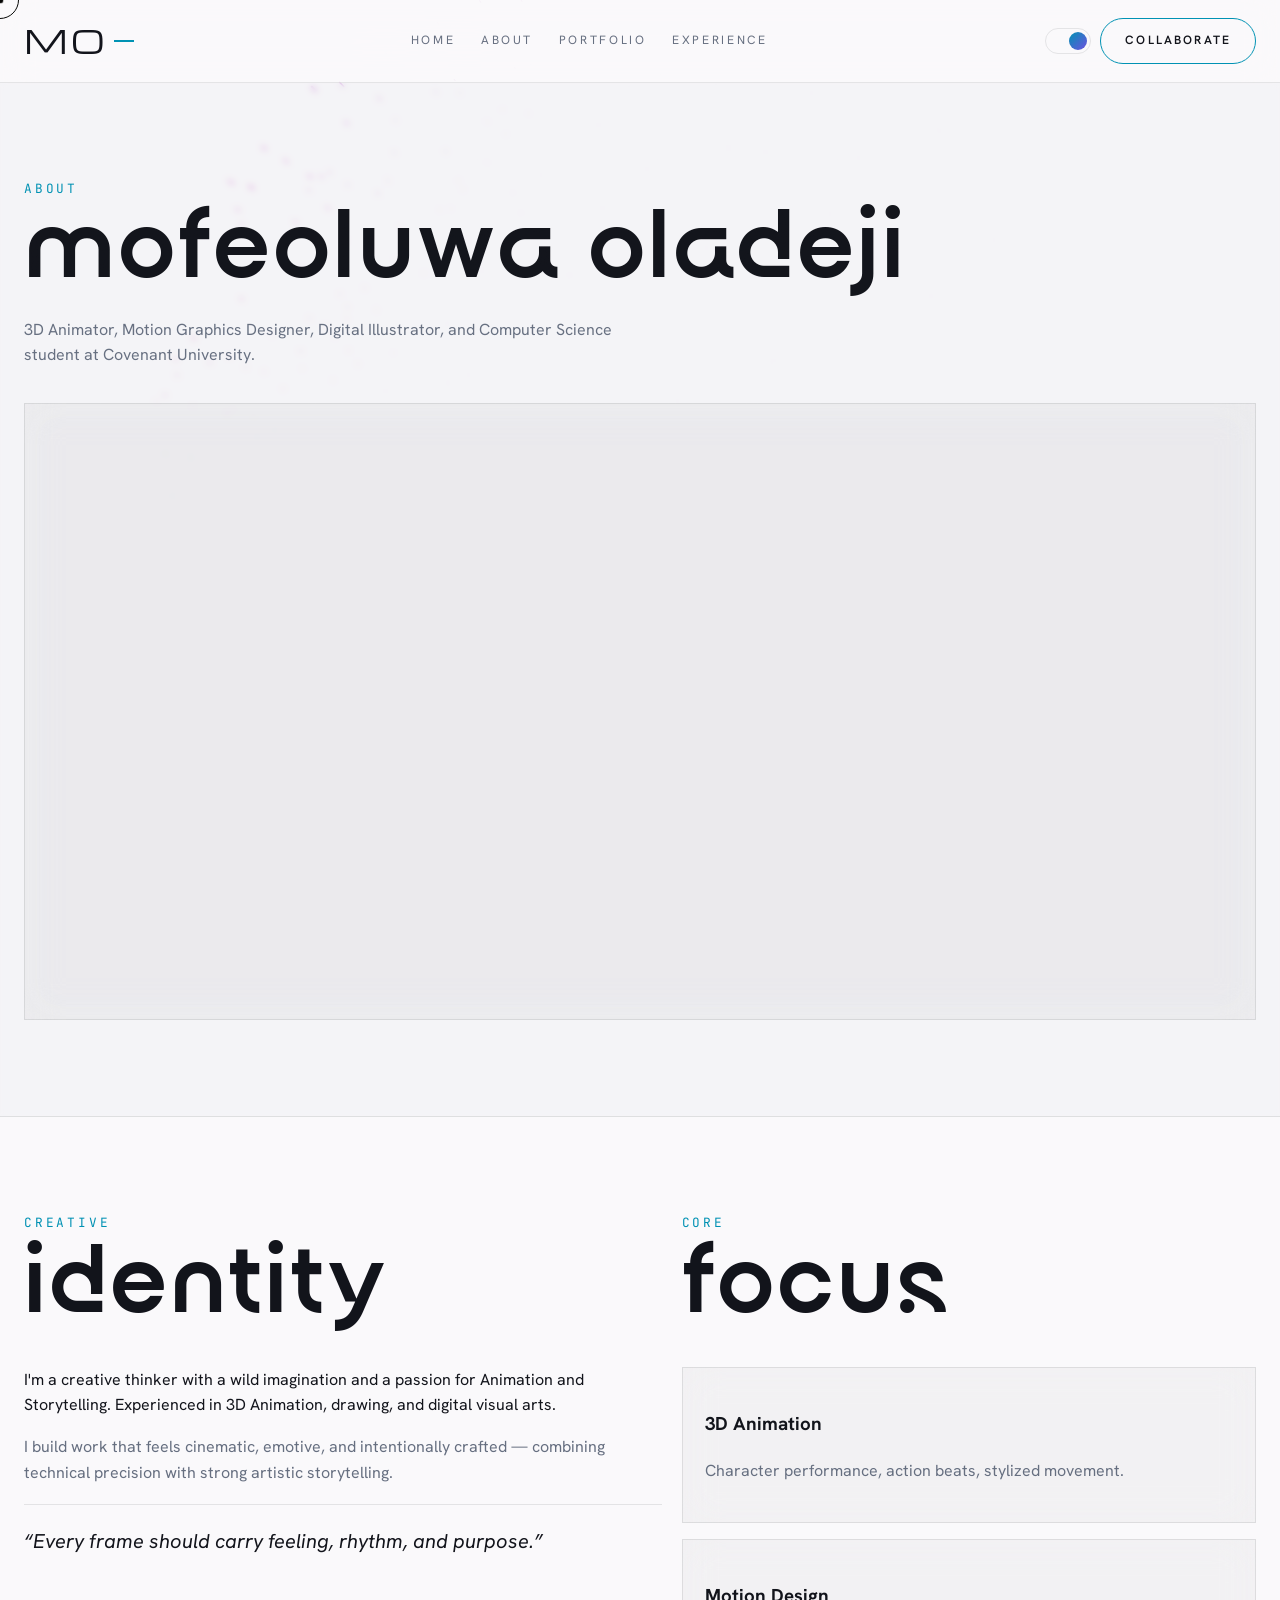
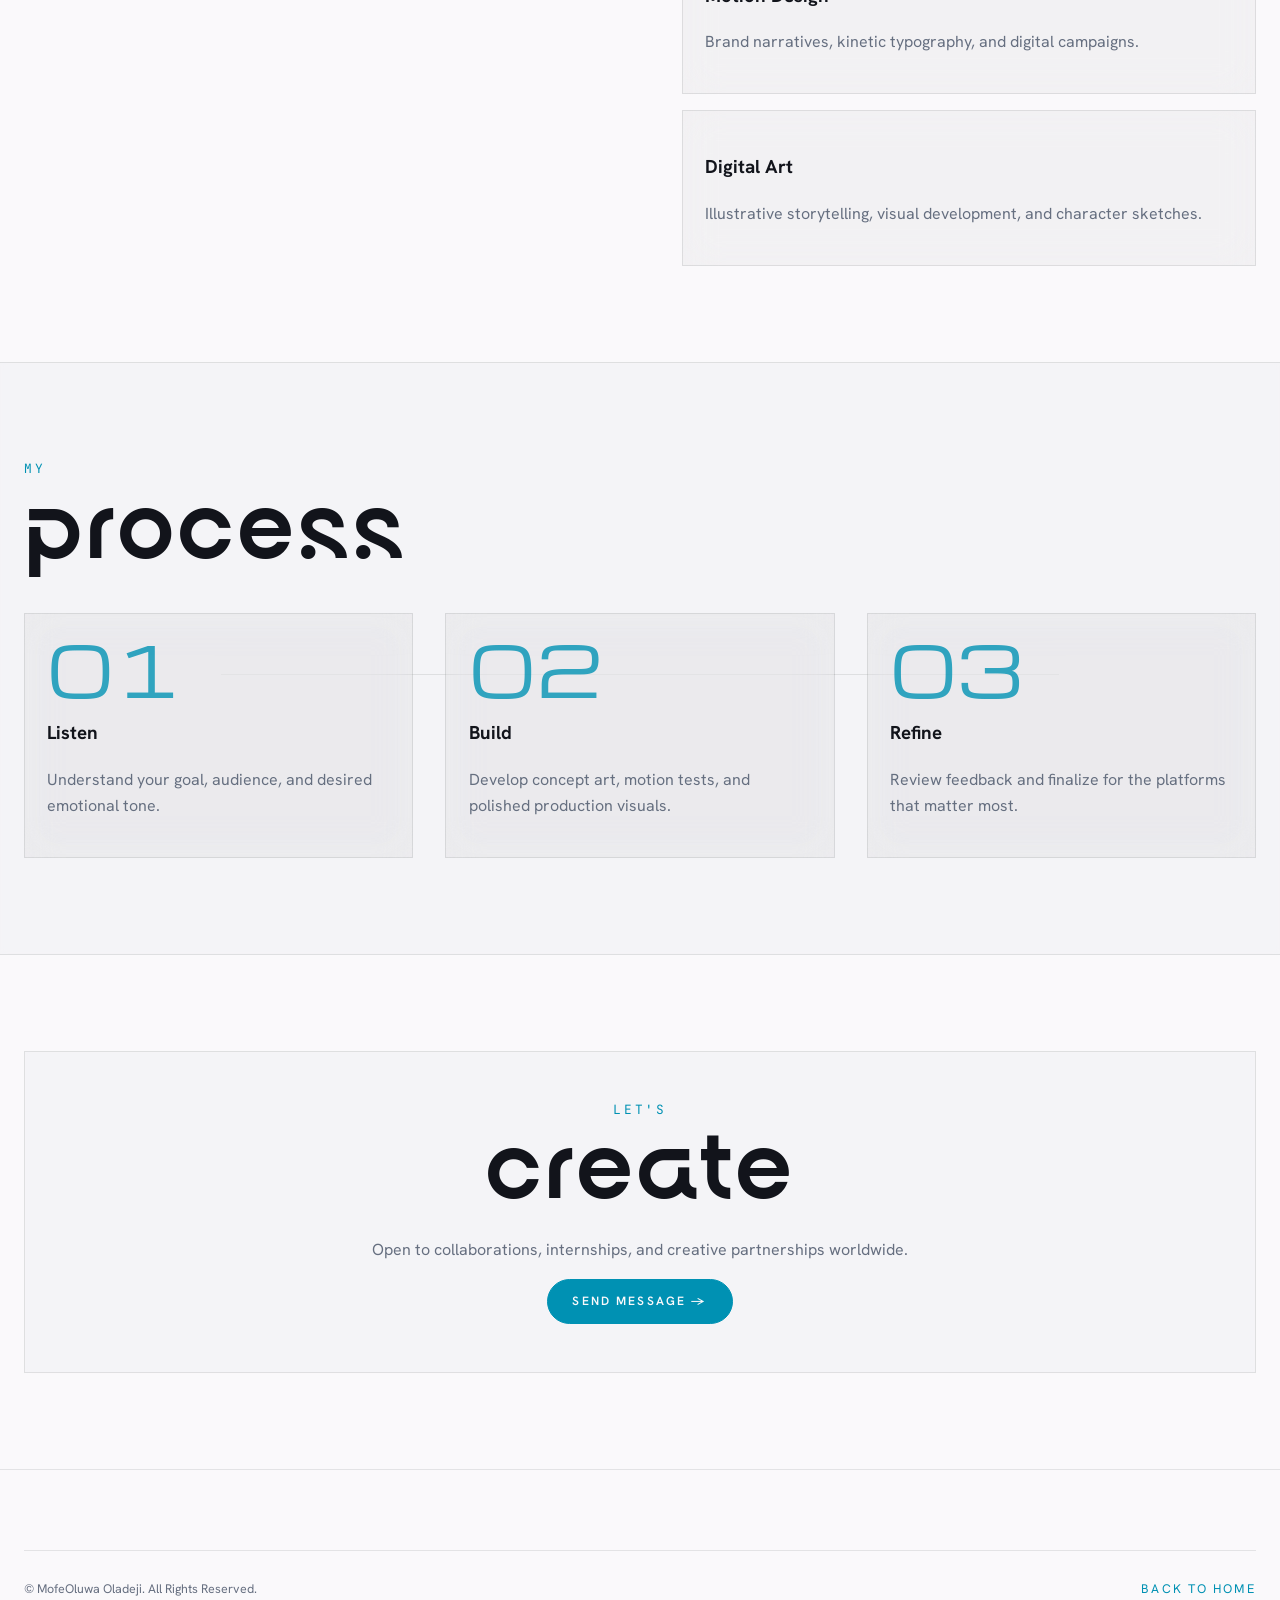
==== commit 7799100e: "Replace About hero image with a background video Swaps the static at-work.jpg for a muted, autoplayi" ====
--- a/about.html
+++ b/about.html
@@ -120,7 +120,7 @@
         <p class="section-kicker">3D Animator, Motion Graphics Designer, Digital Illustrator, and Computer Science student at Covenant University.</p>
       </div>
       <div class="container detail-visual reveal" data-animate>
-        <img src="img/at-work.jpg" alt="MofeOluwa at work" style="width:100%;height:100%;object-fit:cover;" />
+        <video src="img/about-hero.mp4" autoplay muted loop playsinline preload="auto" style="width:100%;height:100%;object-fit:cover;"></video>
       </div>
     </section>
 
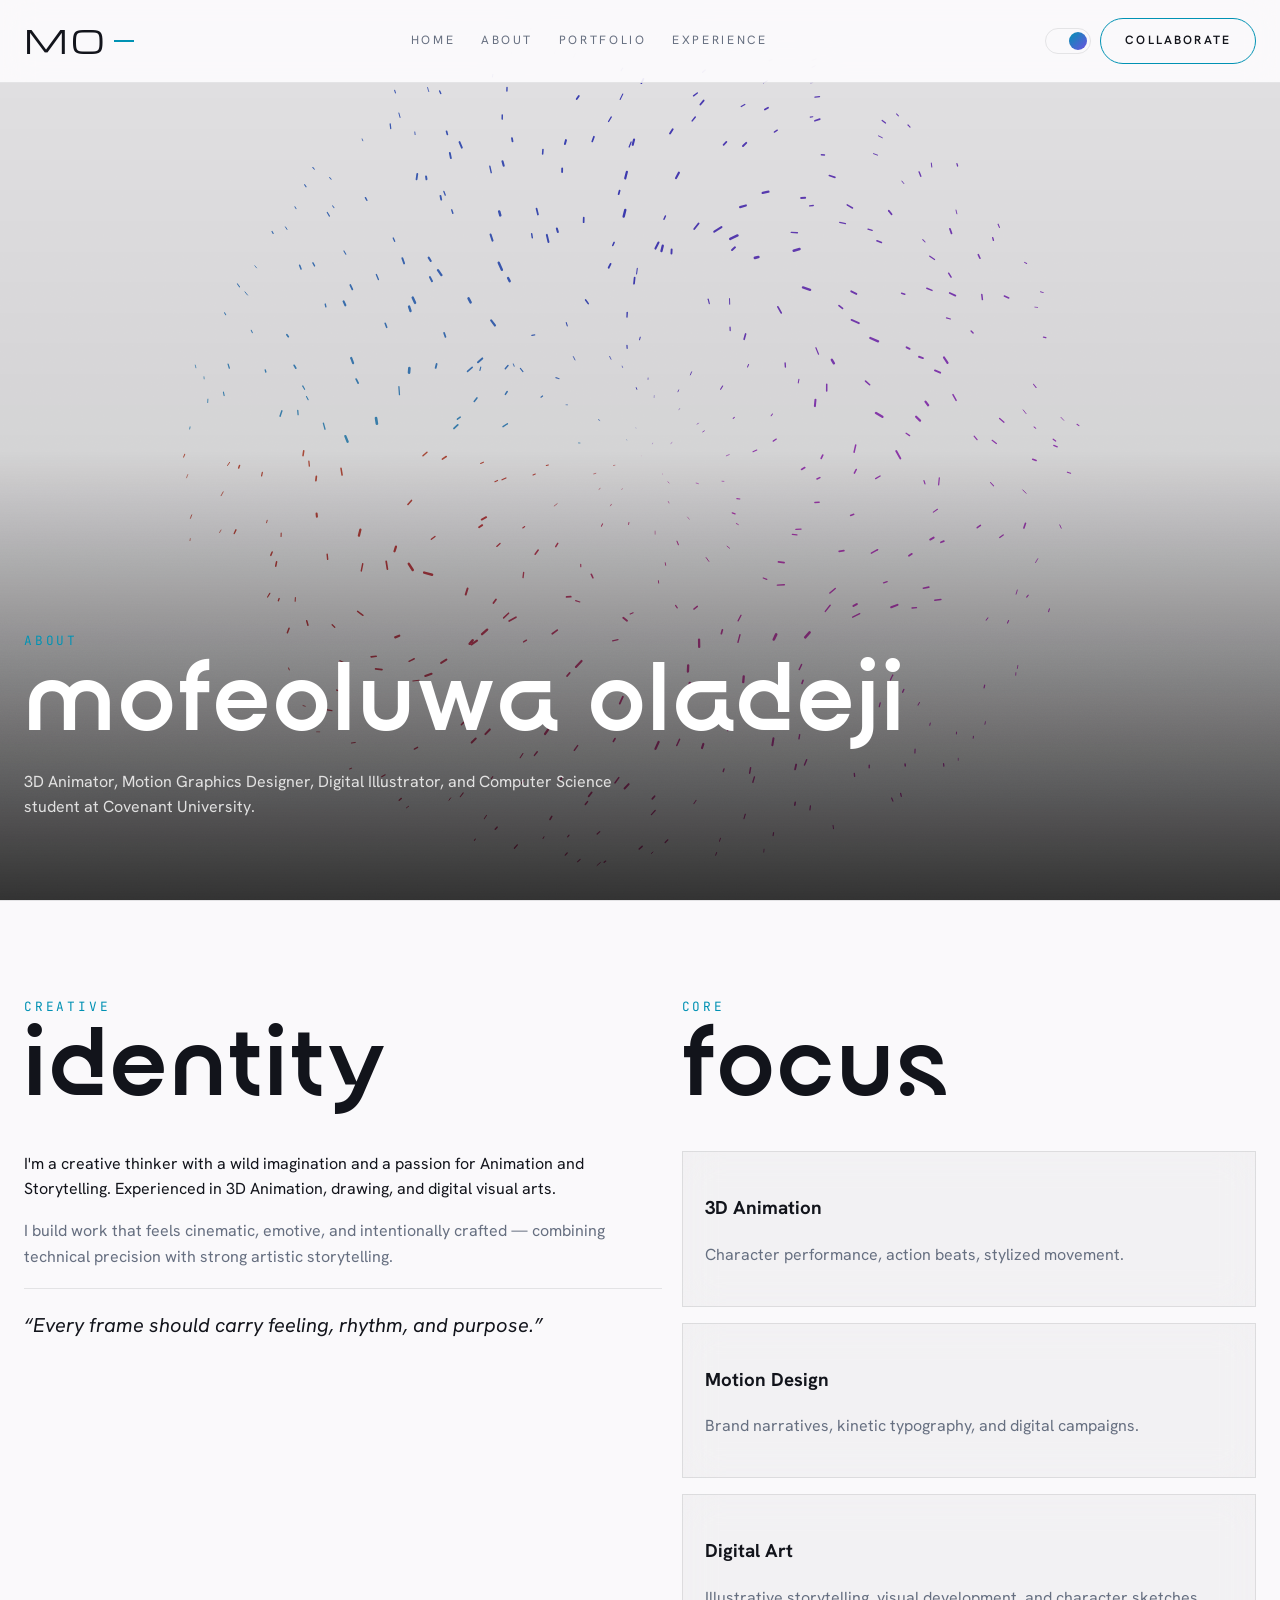
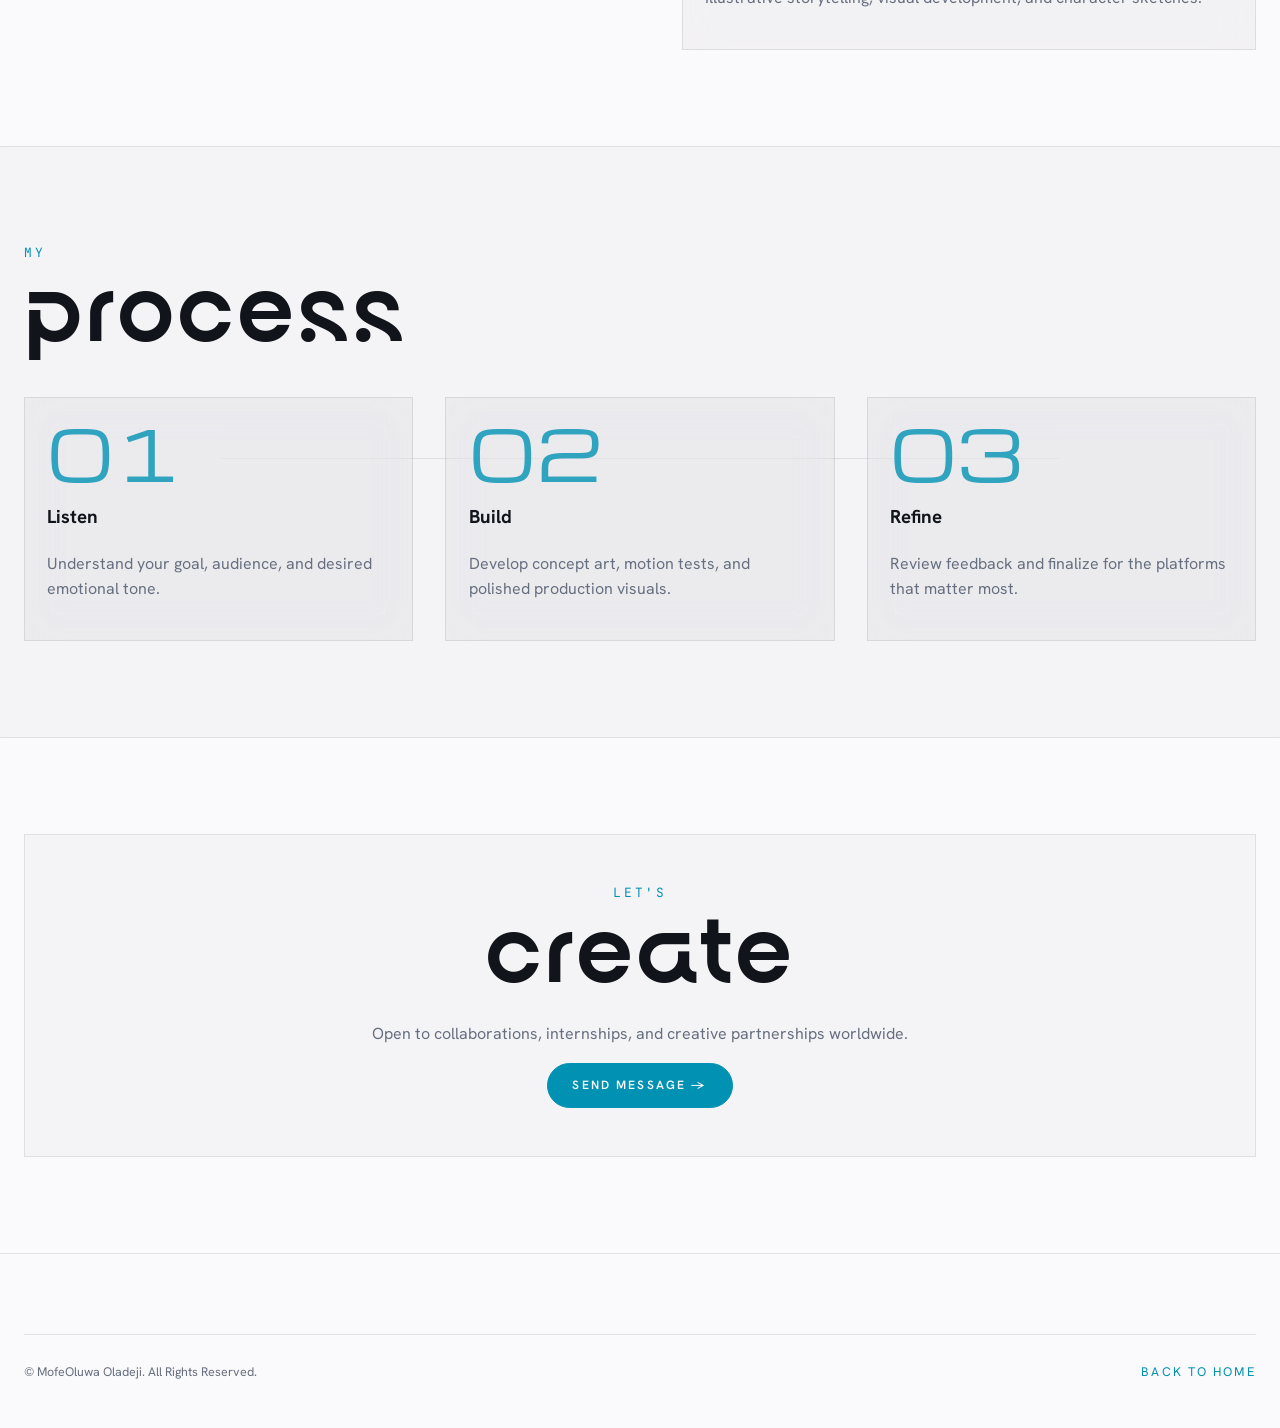
==== commit eb5a35ba: "Make the About hero video a true full-bleed background Video now fills the whole hero section edge-t" ====
--- a/about.html
+++ b/about.html
@@ -113,14 +113,13 @@
   </div>
 
   <main>
-    <section class="section detail-hero">
-      <div class="container reveal" data-animate>
+    <section class="about-hero">
+      <video class="about-hero-video" src="img/about-hero.mp4" autoplay muted loop playsinline preload="auto"></video>
+      <div class="about-hero-scrim" aria-hidden="true"></div>
+      <div class="container about-hero-inner reveal" data-animate>
         <span class="section-label">About</span>
         <h1 class="section-title">MofeOluwa Oladeji</h1>
         <p class="section-kicker">3D Animator, Motion Graphics Designer, Digital Illustrator, and Computer Science student at Covenant University.</p>
-      </div>
-      <div class="container detail-visual reveal" data-animate>
-        <video src="img/about-hero.mp4" autoplay muted loop playsinline preload="auto" style="width:100%;height:100%;object-fit:cover;"></video>
       </div>
     </section>
 
--- a/styles.css
+++ b/styles.css
@@ -1355,6 +1355,62 @@
   -webkit-backdrop-filter: blur(18px);
 }
 
+/* Full-bleed video hero (About page): the clip fills the entire section
+   edge-to-edge as a background layer, with a bottom-weighted scrim so the
+   overlaid heading stays legible regardless of what's playing under it -
+   text color is pinned to white here rather than following the site's
+   light/dark theme tokens, since it has to read over live video either way. */
+.about-hero {
+  position: relative;
+  min-height: calc(100vh - var(--nav-height));
+  display: flex;
+  align-items: flex-end;
+  overflow: hidden;
+  border-bottom: 1px solid var(--border);
+}
+
+.about-hero-video {
+  position: absolute;
+  inset: 0;
+  width: 100%;
+  height: 100%;
+  object-fit: cover;
+  z-index: 0;
+}
+
+.about-hero-scrim {
+  position: absolute;
+  inset: 0;
+  background: linear-gradient(180deg, rgba(0, 0, 0, 0.1) 0%, rgba(0, 0, 0, 0.15) 45%, rgba(0, 0, 0, 0.8) 100%);
+  z-index: 1;
+}
+
+.about-hero-inner {
+  position: relative;
+  z-index: 2;
+  padding: 4rem 0;
+}
+
+.about-hero-inner .section-title {
+  color: #fff;
+}
+
+.about-hero-inner .section-kicker {
+  color: rgba(255, 255, 255, 0.82);
+}
+
+@supports (height: 100svh) {
+  .about-hero {
+    min-height: calc(100svh - var(--nav-height));
+  }
+
+  @media (max-width: 768px) {
+    .about-hero {
+      min-height: calc(100svh - var(--nav-height-mobile));
+    }
+  }
+}
+
 .detail-media {
   display: block;
   width: 100%;
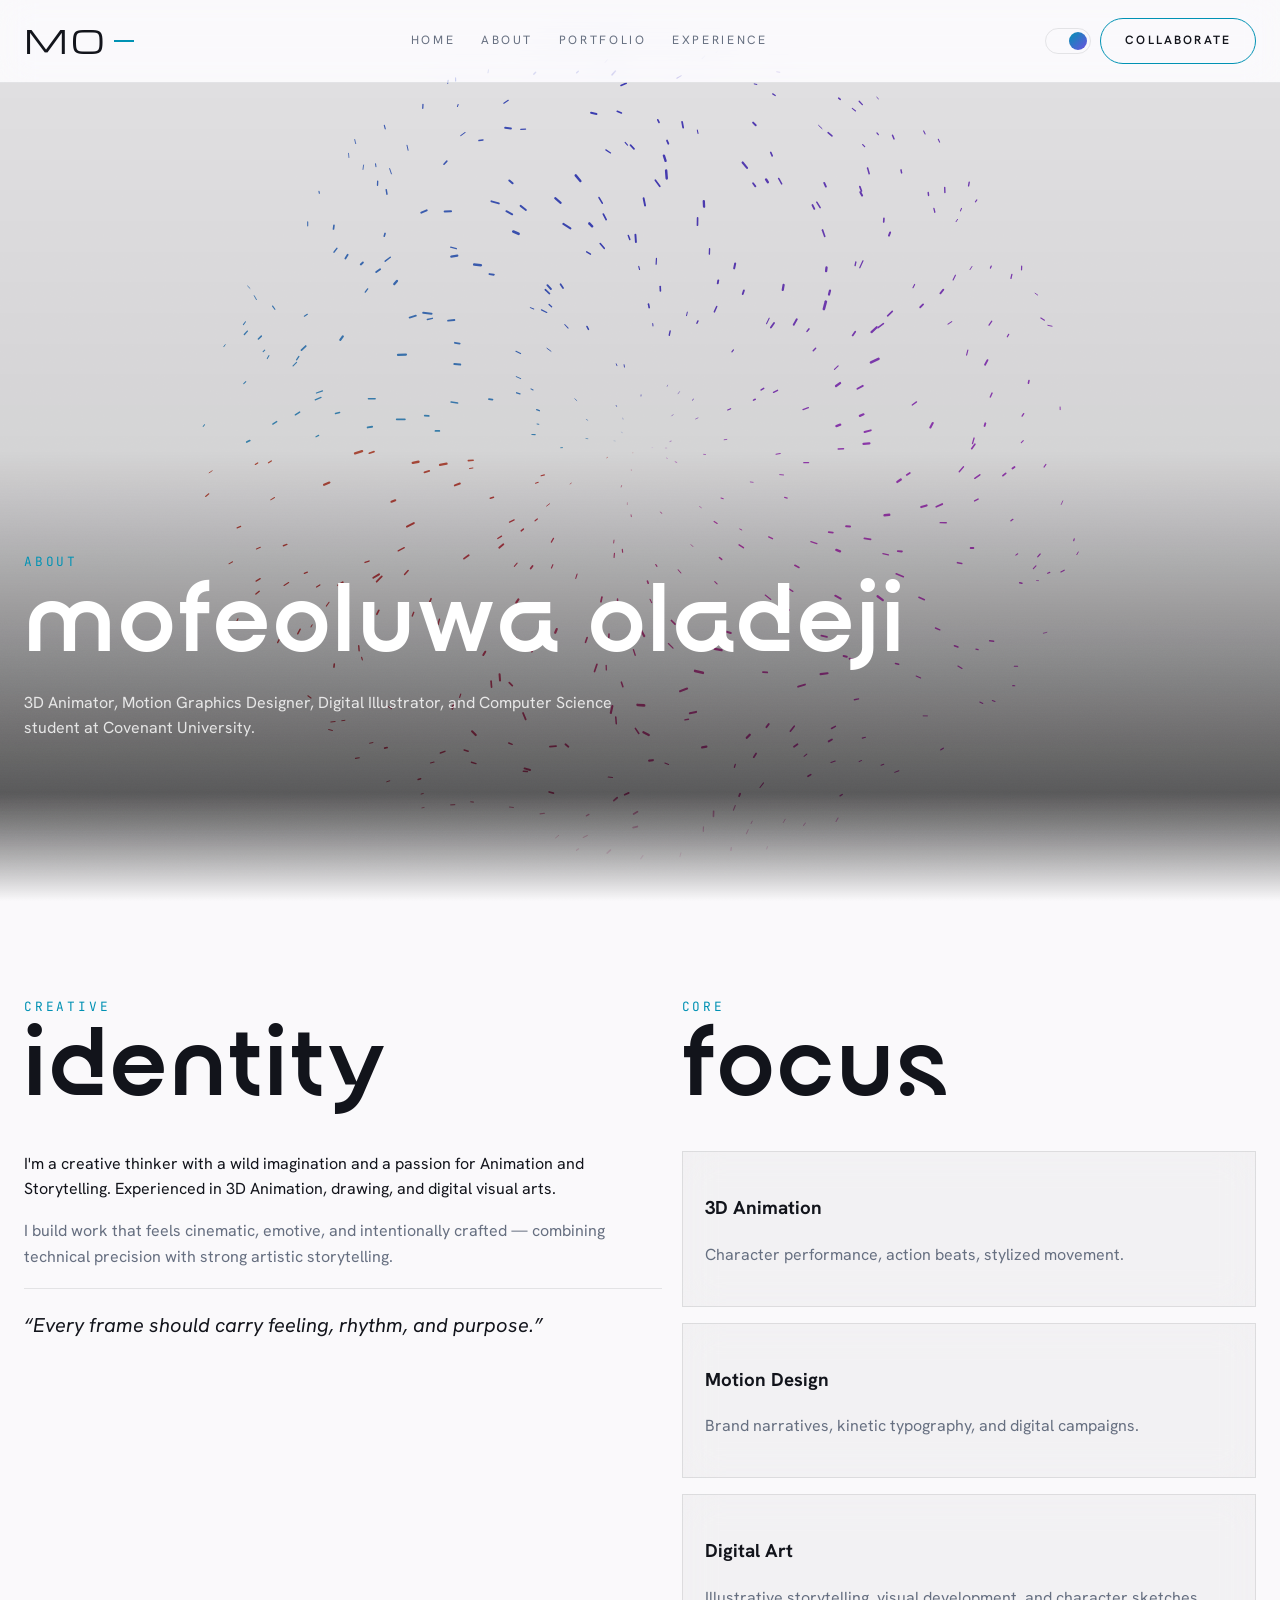
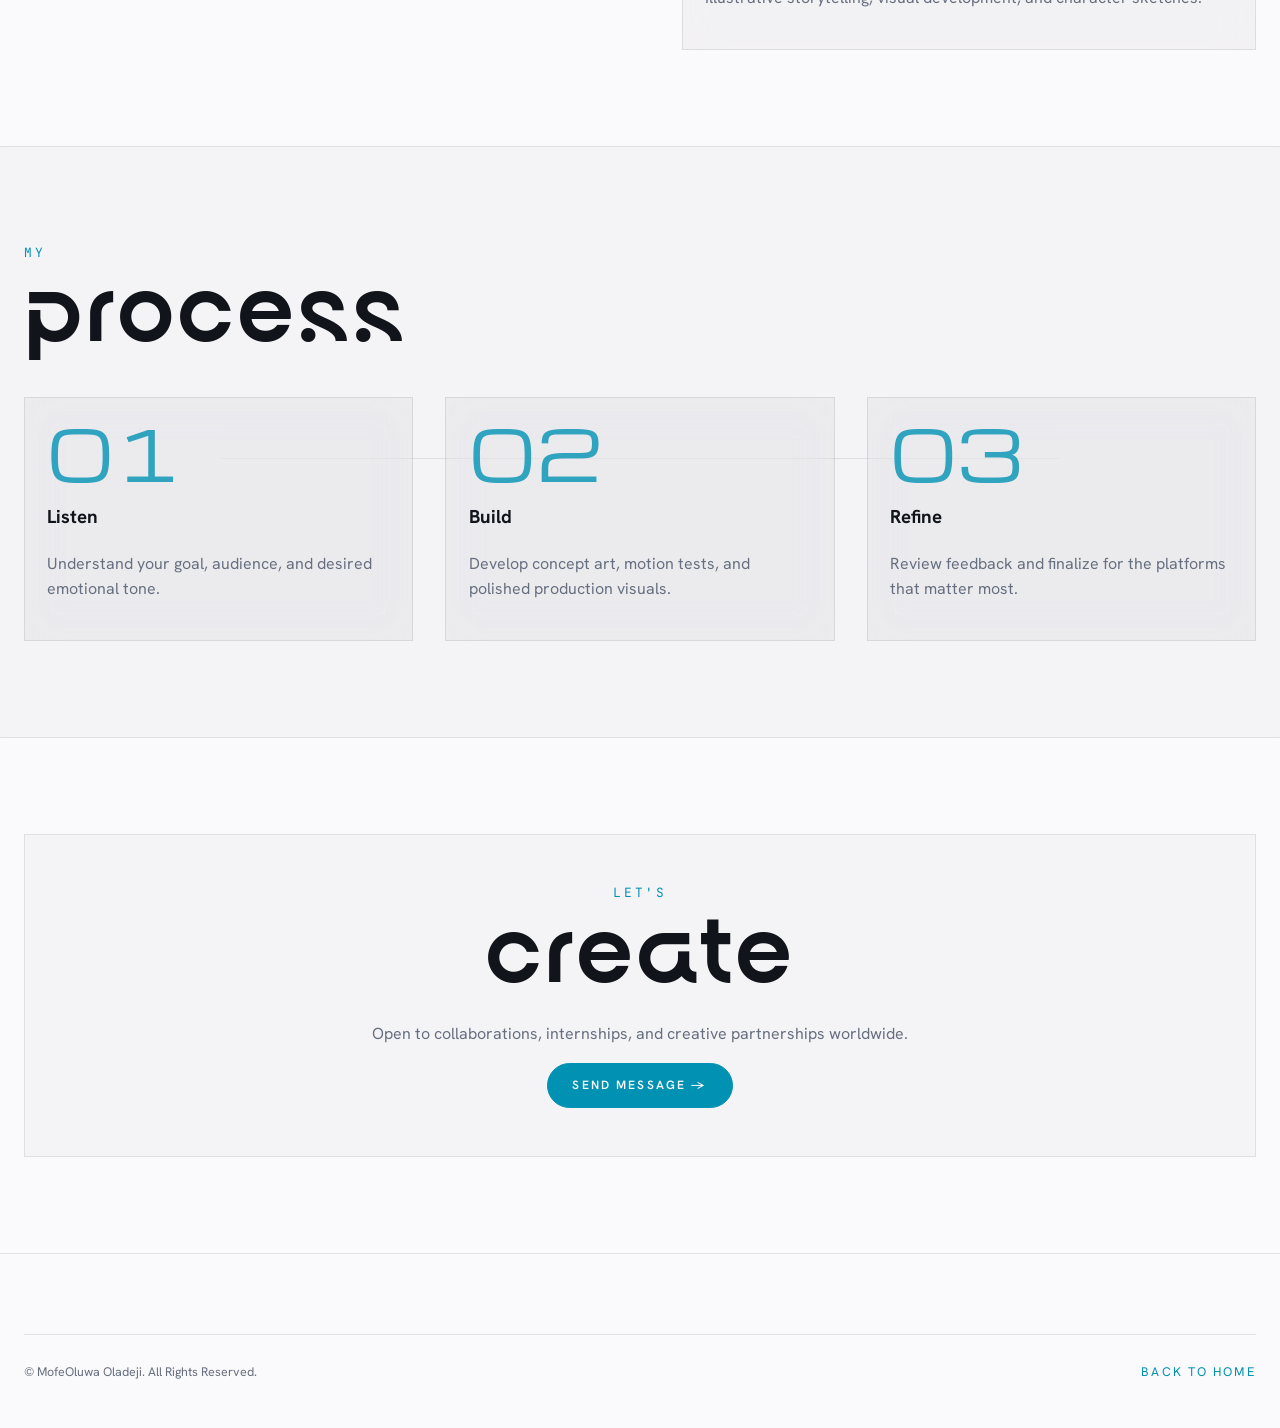
==== commit 64ad5db5: "Blend the hero videos into the page instead of ending in a hard edge Removes the hard border-bottom " ====
--- a/about.html
+++ b/about.html
@@ -116,6 +116,7 @@
     <section class="about-hero">
       <video class="about-hero-video" src="img/about-hero.mp4" autoplay muted loop playsinline preload="auto"></video>
       <div class="about-hero-scrim" aria-hidden="true"></div>
+      <div class="about-hero-fade" aria-hidden="true"></div>
       <div class="container about-hero-inner reveal" data-animate>
         <span class="section-label">About</span>
         <h1 class="section-title">MofeOluwa Oladeji</h1>
--- a/styles.css
+++ b/styles.css
@@ -12,7 +12,7 @@
   --accent-glow: rgba(0, 145, 179, 0.14);
   --signal: #6c4fe0;
   --danger: #d1435c;
-  --header-bg: rgba(250, 249, 251, 0.82);
+  --header-bg: rgba(250, 249, 251, 0.35);
   --overlay-bg: rgba(250, 249, 251, 0.97);
   --white: #12141b;
   --nav-height: 82px;
@@ -31,7 +31,7 @@
   --accent-glow: rgba(79, 216, 255, 0.18);
   --signal: #8b6bff;
   --danger: #ff8f8f;
-  --header-bg: rgba(5, 5, 5, 0.82);
+  --header-bg: rgba(5, 5, 5, 0.35);
   --overlay-bg: rgba(5, 5, 5, 0.97);
   --white: #ffffff;
 }
@@ -48,7 +48,7 @@
   --accent-glow: rgba(0, 145, 179, 0.14);
   --signal: #6c4fe0;
   --danger: #d1435c;
-  --header-bg: rgba(250, 249, 251, 0.82);
+  --header-bg: rgba(250, 249, 251, 0.35);
   --overlay-bg: rgba(250, 249, 251, 0.97);
   --white: #12141b;
 }
@@ -1359,14 +1359,17 @@
    edge-to-edge as a background layer, with a bottom-weighted scrim so the
    overlaid heading stays legible regardless of what's playing under it -
    text color is pinned to white here rather than following the site's
-   light/dark theme tokens, since it has to read over live video either way. */
+   light/dark theme tokens, since it has to read over live video either way.
+   No border at the seam - a second fade layer dissolves the last stretch
+   of footage into var(--bg), the same flat color the next section already
+   sits on, so the video blends into the page rather than ending in a
+   visible edge, in either theme. */
 .about-hero {
   position: relative;
   min-height: calc(100vh - var(--nav-height));
   display: flex;
   align-items: flex-end;
   overflow: hidden;
-  border-bottom: 1px solid var(--border);
 }
 
 .about-hero-video {
@@ -1385,10 +1388,24 @@
   z-index: 1;
 }
 
+/* Sits above the scrim and only occupies a short band at the very bottom
+   (well clear of the overlaid text, see .about-hero-inner's padding-bottom)
+   so it reads as the footage dissolving into the page, not a fade over
+   the heading. */
+.about-hero-fade {
+  position: absolute;
+  left: 0;
+  right: 0;
+  bottom: 0;
+  height: clamp(70px, 12vh, 140px);
+  background: linear-gradient(180deg, transparent 0%, var(--bg) 100%);
+  z-index: 1;
+}
+
 .about-hero-inner {
   position: relative;
   z-index: 2;
-  padding: 4rem 0;
+  padding: 4rem 0 clamp(6rem, 16vh, 9rem);
 }
 
 .about-hero-inner .section-title {
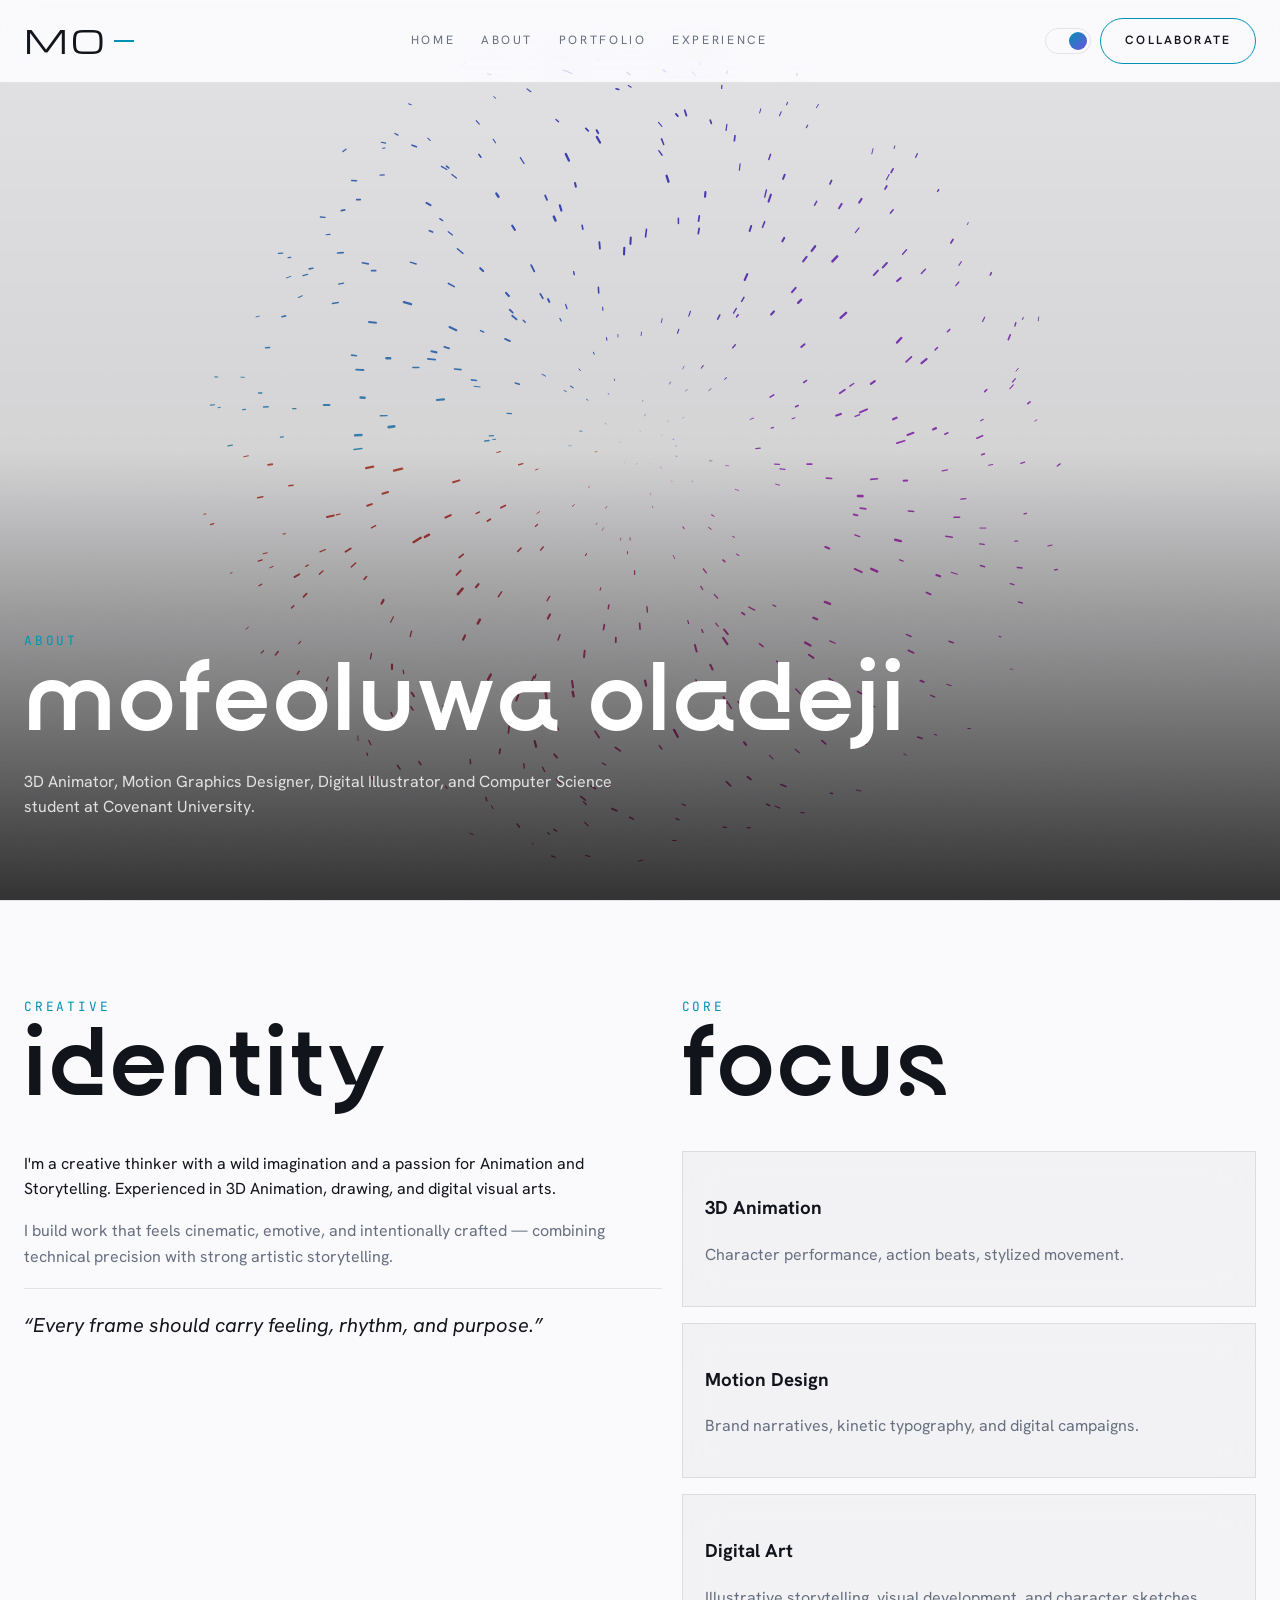
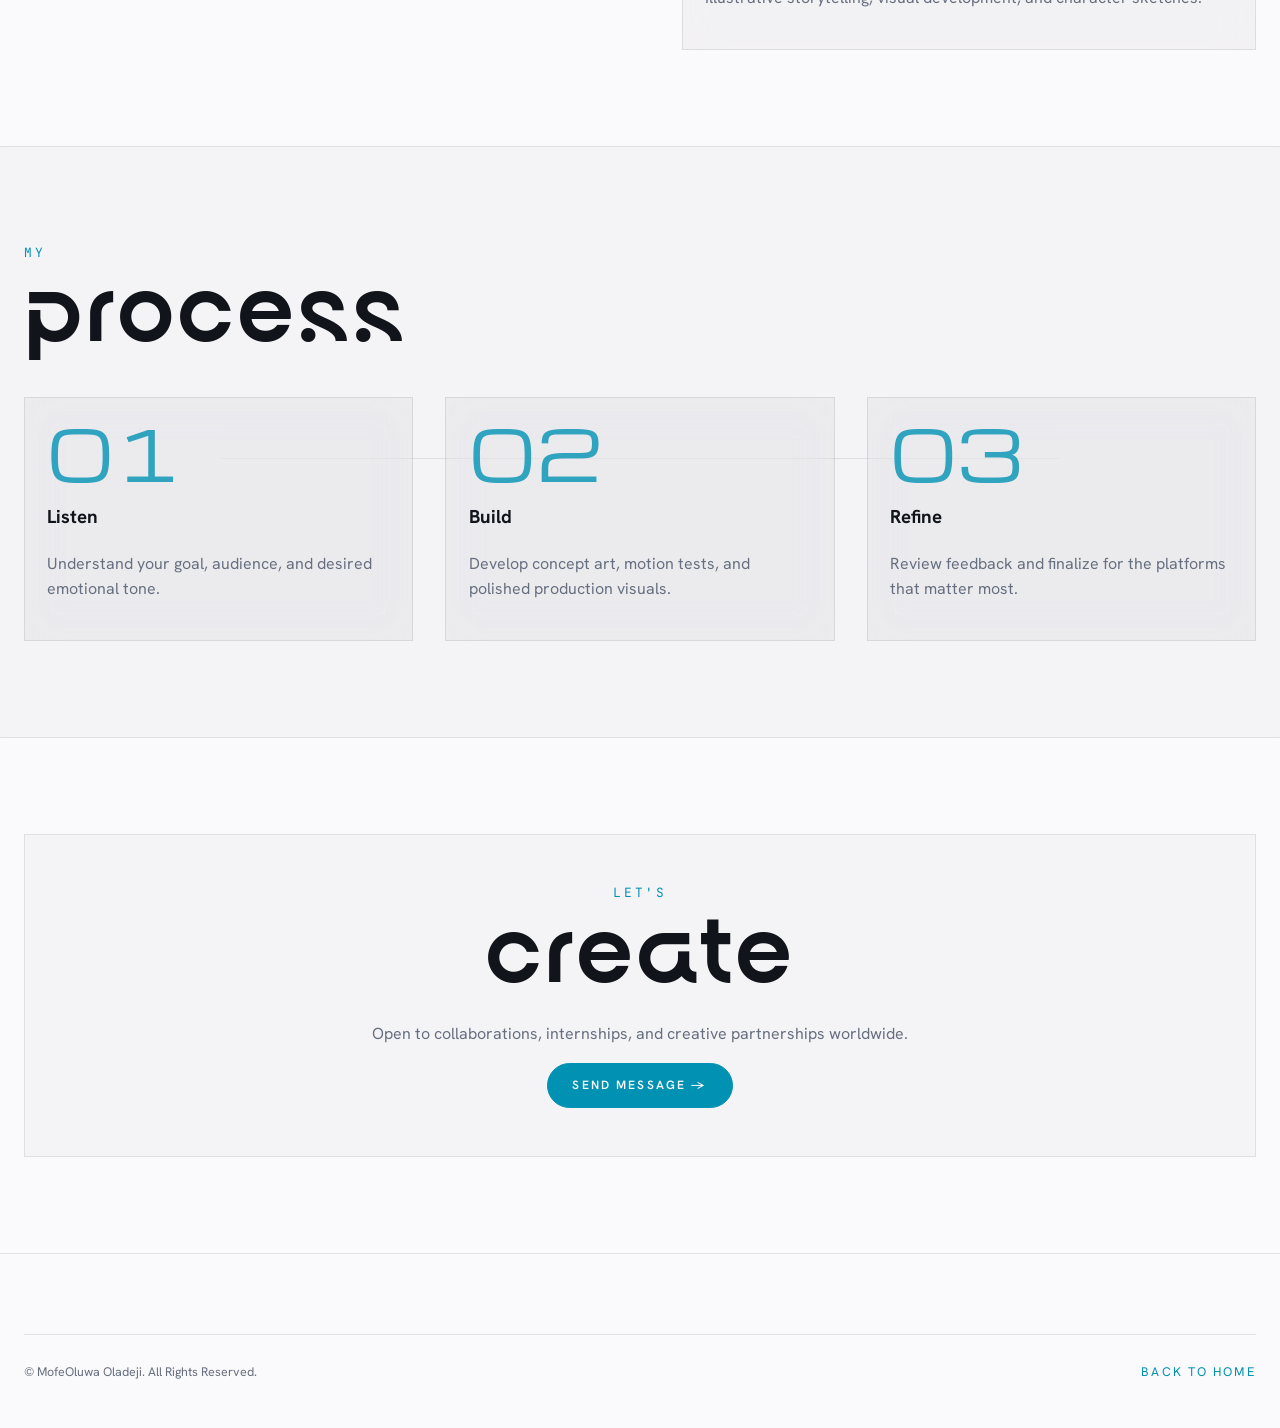
==== commit 6eeb7665: "Revert "Blend the hero videos into the page instead of ending in a hard edge" This reverts commit 64" ====
--- a/about.html
+++ b/about.html
@@ -116,7 +116,6 @@
     <section class="about-hero">
       <video class="about-hero-video" src="img/about-hero.mp4" autoplay muted loop playsinline preload="auto"></video>
       <div class="about-hero-scrim" aria-hidden="true"></div>
-      <div class="about-hero-fade" aria-hidden="true"></div>
       <div class="container about-hero-inner reveal" data-animate>
         <span class="section-label">About</span>
         <h1 class="section-title">MofeOluwa Oladeji</h1>
--- a/styles.css
+++ b/styles.css
@@ -1359,17 +1359,14 @@
    edge-to-edge as a background layer, with a bottom-weighted scrim so the
    overlaid heading stays legible regardless of what's playing under it -
    text color is pinned to white here rather than following the site's
-   light/dark theme tokens, since it has to read over live video either way.
-   No border at the seam - a second fade layer dissolves the last stretch
-   of footage into var(--bg), the same flat color the next section already
-   sits on, so the video blends into the page rather than ending in a
-   visible edge, in either theme. */
+   light/dark theme tokens, since it has to read over live video either way. */
 .about-hero {
   position: relative;
   min-height: calc(100vh - var(--nav-height));
   display: flex;
   align-items: flex-end;
   overflow: hidden;
+  border-bottom: 1px solid var(--border);
 }
 
 .about-hero-video {
@@ -1388,24 +1385,10 @@
   z-index: 1;
 }
 
-/* Sits above the scrim and only occupies a short band at the very bottom
-   (well clear of the overlaid text, see .about-hero-inner's padding-bottom)
-   so it reads as the footage dissolving into the page, not a fade over
-   the heading. */
-.about-hero-fade {
-  position: absolute;
-  left: 0;
-  right: 0;
-  bottom: 0;
-  height: clamp(70px, 12vh, 140px);
-  background: linear-gradient(180deg, transparent 0%, var(--bg) 100%);
-  z-index: 1;
-}
-
 .about-hero-inner {
   position: relative;
   z-index: 2;
-  padding: 4rem 0 clamp(6rem, 16vh, 9rem);
+  padding: 4rem 0;
 }
 
 .about-hero-inner .section-title {
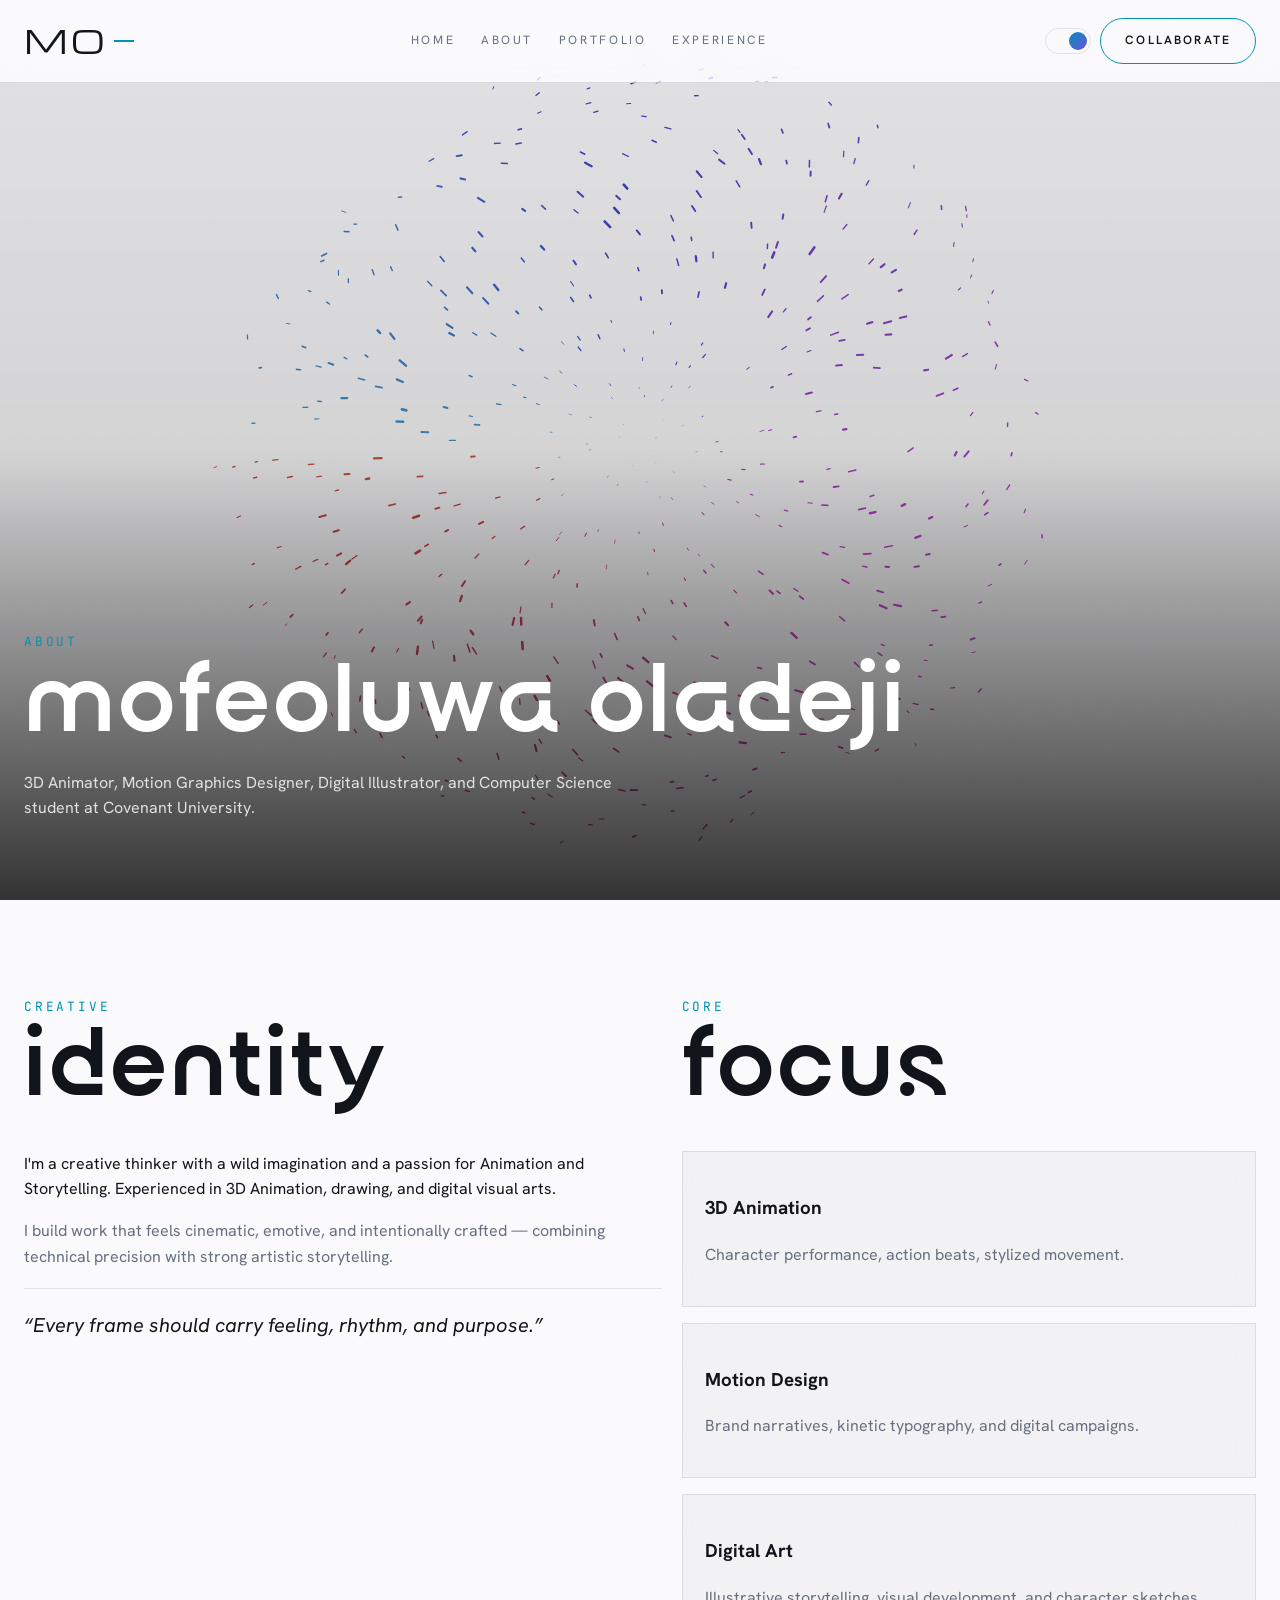
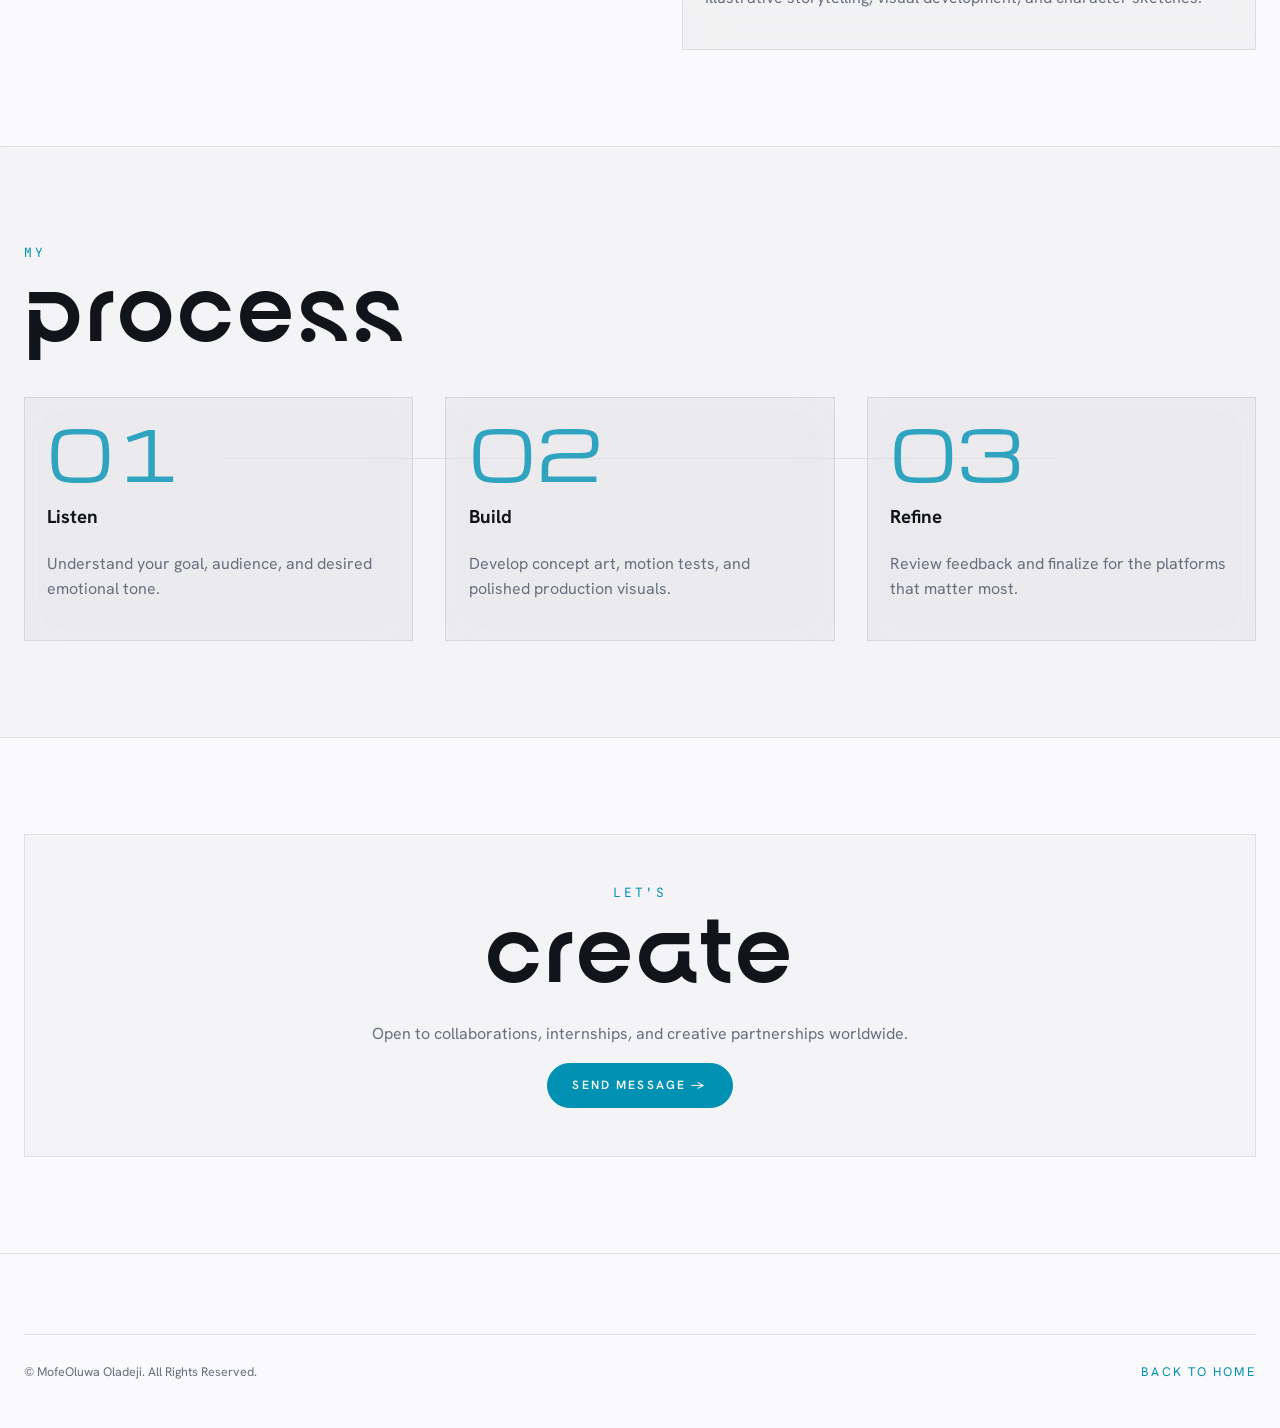
==== commit 342c9576: "Pin the About/skill hero videos in place while content scrolls over them .about-hero-video and .abou" ====
--- a/about.html
+++ b/about.html
@@ -66,7 +66,7 @@
     }, true);
   </script>
 </head>
-<body>
+<body class="pinned-hero">
   <div class="custom-cursor" aria-hidden="true"></div>
   <div class="custom-cursor-dot" aria-hidden="true"></div>
   <div class="page-loader" id="pageLoader" aria-hidden="true"></div>
--- a/styles.css
+++ b/styles.css
@@ -1355,23 +1355,33 @@
   -webkit-backdrop-filter: blur(18px);
 }
 
-/* Full-bleed video hero (About page): the clip fills the entire section
-   edge-to-edge as a background layer, with a bottom-weighted scrim so the
-   overlaid heading stays legible regardless of what's playing under it -
-   text color is pinned to white here rather than following the site's
-   light/dark theme tokens, since it has to read over live video either way. */
+/* Pinned video hero (About page): the clip is fixed to the viewport and
+   never moves - .about-hero itself keeps reserving the same block of
+   scroll distance it always did (min-height below) but is otherwise
+   empty now, an inert spacer, since its video/scrim children are pinned
+   to the viewport instead of sized to its box. Everything that follows
+   (still ordinary in-flow content, including the hero's own heading)
+   scrolls up over the fixed video and needs its own opaque background
+   plus a stacking order above it to actually cover it rather than the
+   video showing through. */
 .about-hero {
   position: relative;
   min-height: calc(100vh - var(--nav-height));
   display: flex;
   align-items: flex-end;
   overflow: hidden;
-  border-bottom: 1px solid var(--border);
+}
+
+.about-hero-video,
+.about-hero-scrim {
+  position: fixed;
+  top: var(--nav-height);
+  left: 0;
+  right: 0;
+  bottom: 0;
 }
 
 .about-hero-video {
-  position: absolute;
-  inset: 0;
   width: 100%;
   height: 100%;
   object-fit: cover;
@@ -1379,8 +1389,6 @@
 }
 
 .about-hero-scrim {
-  position: absolute;
-  inset: 0;
   background: linear-gradient(180deg, rgba(0, 0, 0, 0.1) 0%, rgba(0, 0, 0, 0.15) 45%, rgba(0, 0, 0, 0.8) 100%);
   z-index: 1;
 }
@@ -1399,6 +1407,21 @@
   color: rgba(255, 255, 255, 0.82);
 }
 
+body.pinned-hero main > .section {
+  z-index: 3;
+  background: var(--bg);
+}
+
+body.pinned-hero main > .section-alt {
+  background: var(--bg-alt);
+}
+
+body.pinned-hero > .footer {
+  position: relative;
+  z-index: 3;
+  background: var(--bg);
+}
+
 @supports (height: 100svh) {
   .about-hero {
     min-height: calc(100svh - var(--nav-height));
@@ -1408,6 +1431,13 @@
     .about-hero {
       min-height: calc(100svh - var(--nav-height-mobile));
     }
+  }
+}
+
+@media (max-width: 768px) {
+  .about-hero-video,
+  .about-hero-scrim {
+    top: var(--nav-height-mobile);
   }
 }
 
